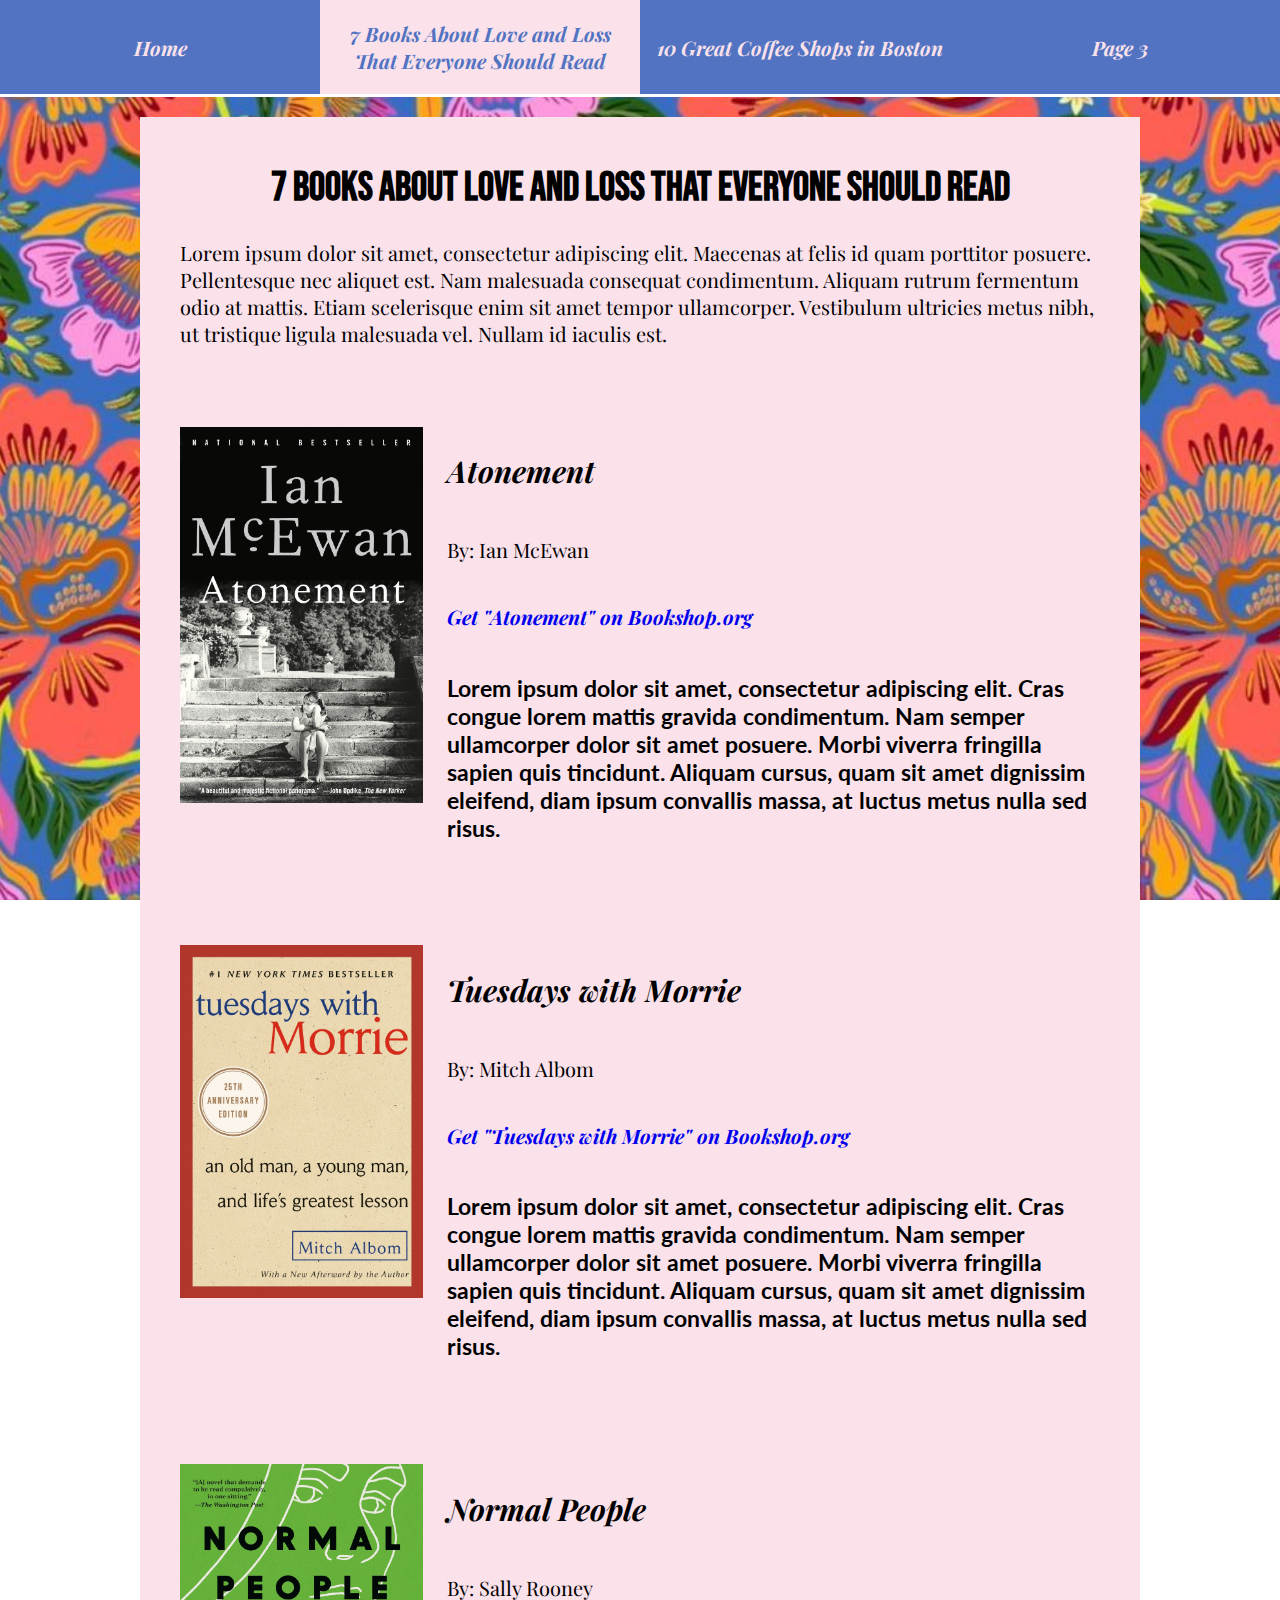
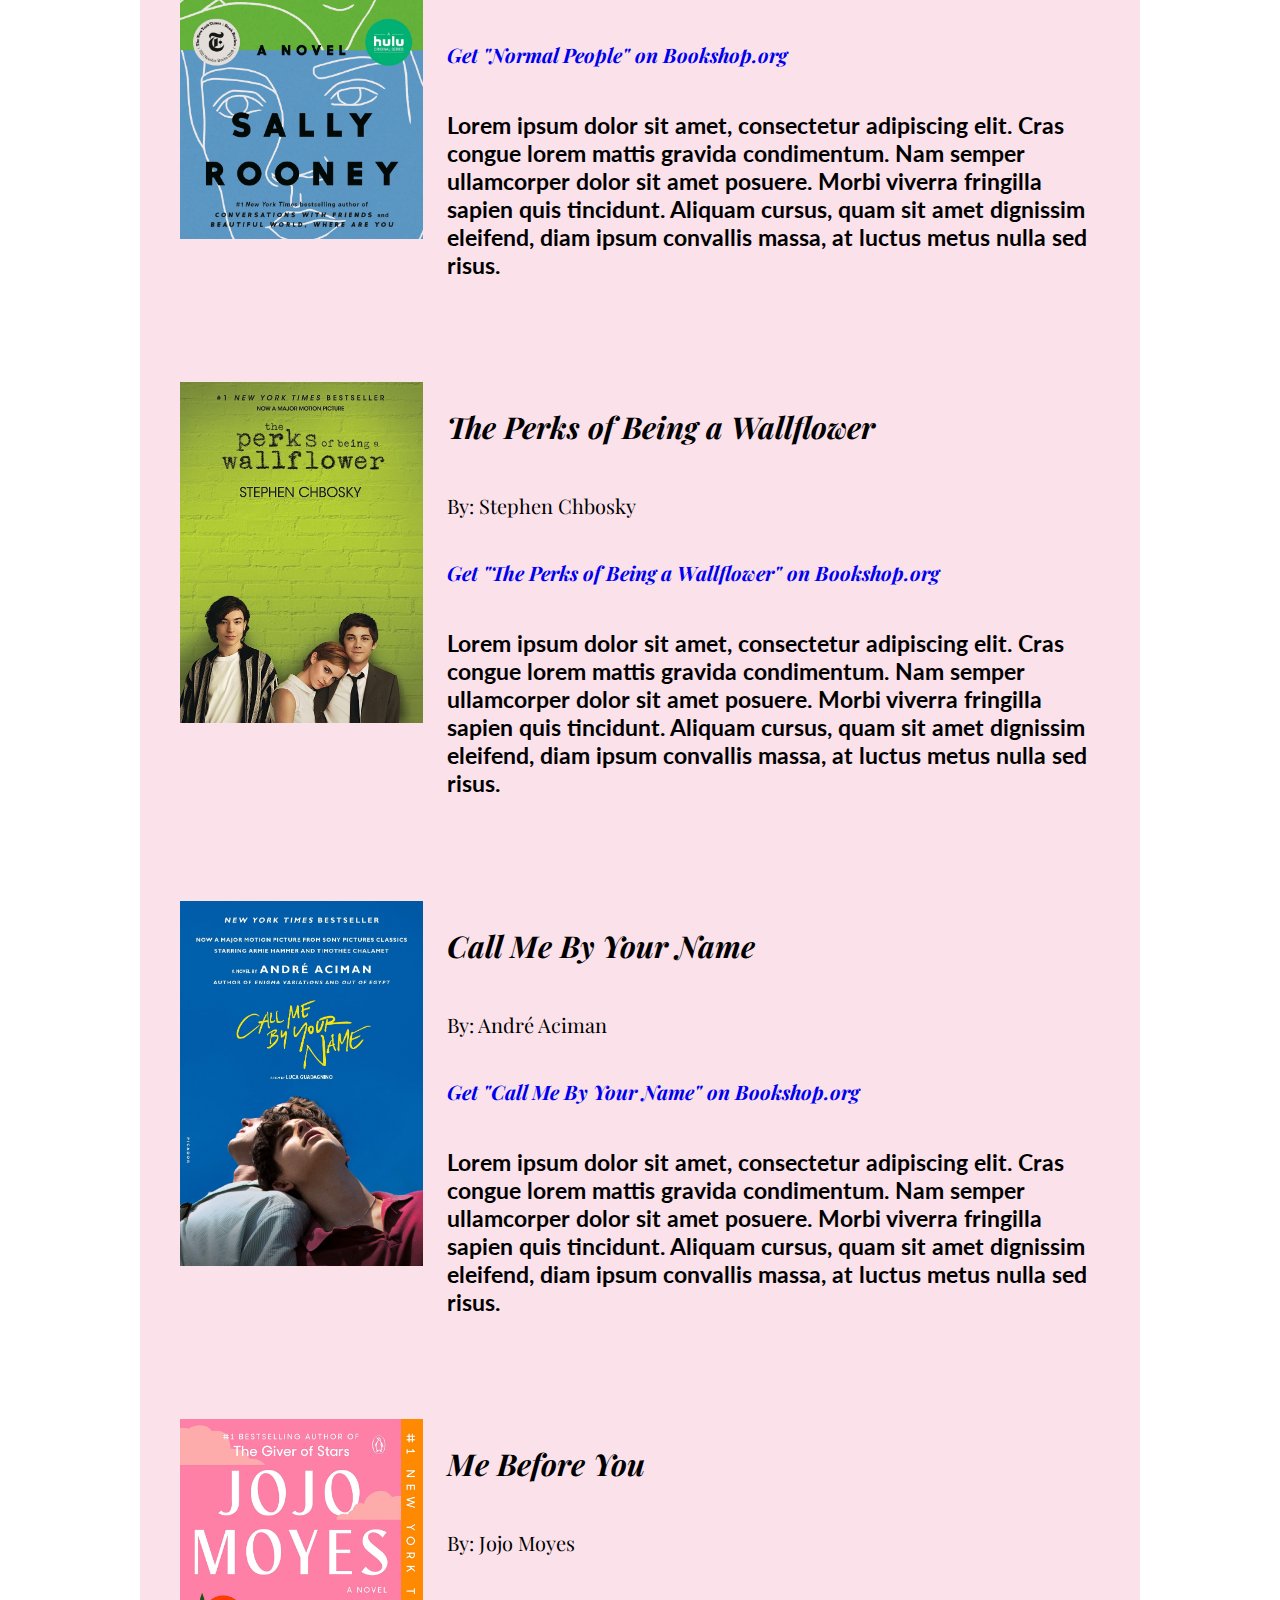
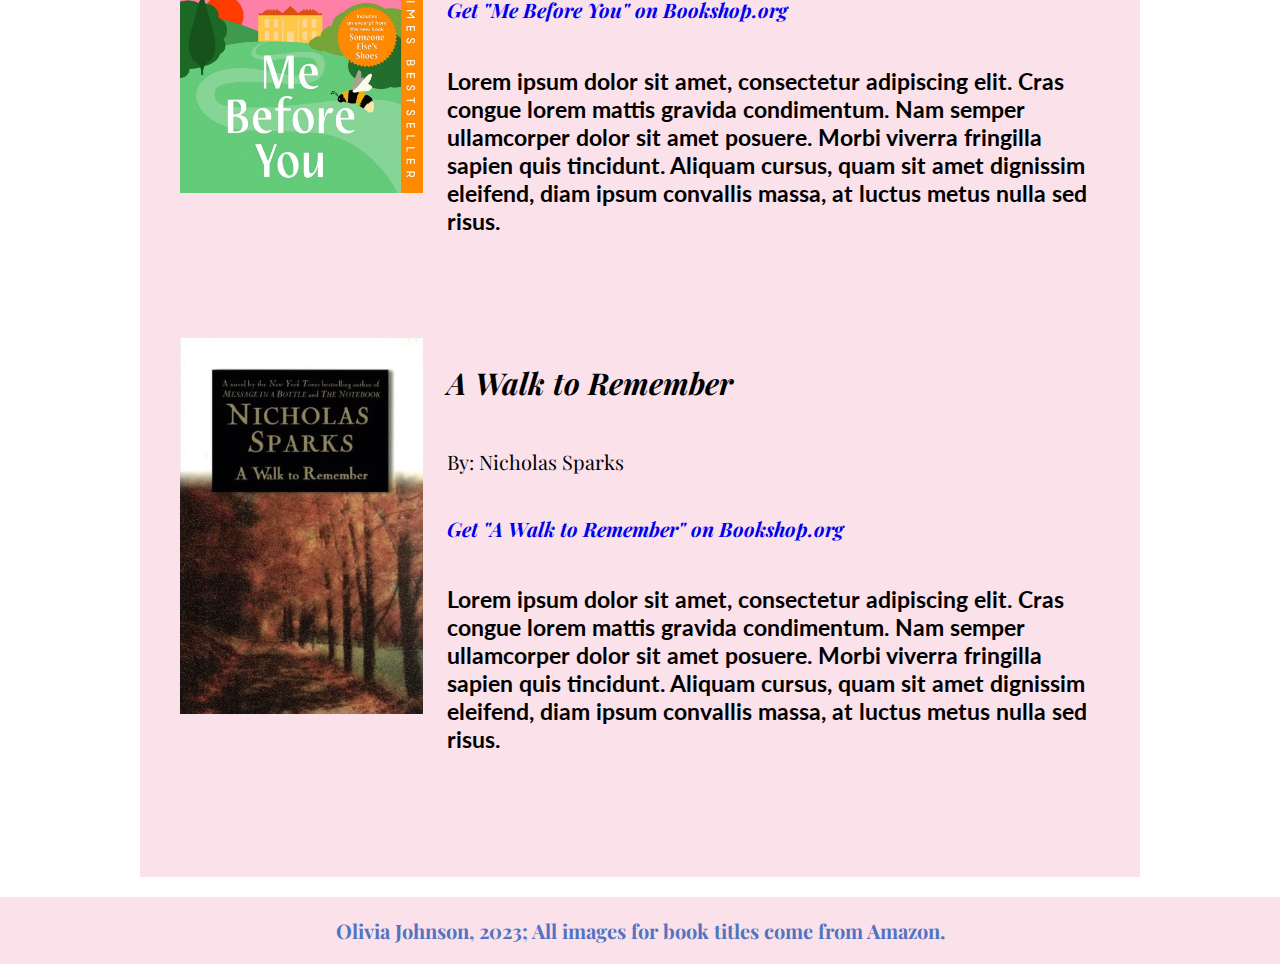
==== page1.html @ 891f3909 "Update page1.html" ====
<!DOCTYPE html>
<html lang="en" dir="ltr">
  <head>
    <meta charset="utf-8">
    <title>7 Books About Love and Loss That Everyone Should Read</title>

    <link rel="preconnect" href="https://fonts.googleapis.com">
<link rel="preconnect" href="https://fonts.gstatic.com" crossorigin>
<link href="https://fonts.googleapis.com/css2?family=Bebas+Neue&family=Lato:wght@100&family=Playfair+Display:wght@600&display=swap" rel="stylesheet">

    <link rel="stylesheet" href="my-styles.css">
  </head>

  <body class="media-list">
    <a class="skip-link" href="#content">Skip to content</a>
    <nav>
      <ul>
        <li><a href="index.html">Home</a></li>
        <li><a class="active" href="page1.html">7 Books About Love and Loss That Everyone Should Read</a></li>
        <li><a href="page2.html">10 Great Coffee Shops in Boston</a></li>
        <li><a href="page3.html">Page 3</a></li>
      </ul>
    </nav>

    <main id="content">
      <h1 style="text-align:center;">7 Books About Love and Loss That Everyone Should Read</h1>
      <p>Lorem ipsum dolor sit amet, consectetur adipiscing elit. Maecenas at felis id quam porttitor posuere. Pellentesque nec aliquet est. Nam malesuada consequat condimentum. Aliquam rutrum fermentum odio at mattis. Etiam scelerisque enim sit amet tempor ullamcorper. Vestibulum ultricies metus nibh, ut tristique ligula malesuada vel. Nullam id iaculis est.</p>
      <section class="media-holder">
        <div class="image-holder">
         <img src="img/atonement.jpg" alt="Book cover of Atonement by Ian McEwan">
        </div>
        <div class="text-holder">
          <h2>Atonement</h2>
          <p>By: Ian McEwan</p>
          <p><a href="https://bookshop.org/p/books/atonement-ian-mcewan/8515977?ean=9780385721790">Get "Atonement" on Bookshop.org</a></p>
          <h3>Lorem ipsum dolor sit amet, consectetur adipiscing elit. Cras congue lorem mattis gravida condimentum. Nam semper ullamcorper dolor sit amet posuere. Morbi viverra fringilla sapien quis tincidunt. Aliquam cursus, quam sit amet dignissim eleifend, diam ipsum convallis massa, at luctus metus nulla sed risus.</h3>
        </div>
      </section>

      <section class="media-holder">
        <div class="image-holder">
          <img src="img/tuesdays-with-morrie.jpg" alt="Book cover of Tuesdays with Morrie by Mitch Albom">
        </div>
        <div class="text-holder">
          <h2>Tuesdays with Morrie</h2>
          <p>By: Mitch Albom</p>
          <p><a href="https://bookshop.org/p/books/tuesdays-with-morrie-an-old-man-a-young-man-and-life-s-greatest-lesson-mitch-albom/285074?ean=9780767905923">Get "Tuesdays with Morrie" on Bookshop.org</a></p>
          <h3>Lorem ipsum dolor sit amet, consectetur adipiscing elit. Cras congue lorem mattis gravida condimentum. Nam semper ullamcorper dolor sit amet posuere. Morbi viverra fringilla sapien quis tincidunt. Aliquam cursus, quam sit amet dignissim eleifend, diam ipsum convallis massa, at luctus metus nulla sed risus.</h3>
        </div>
      </section>

      <section class="media-holder">
        <div class="image-holder">
        <img src="img/normal-people.jpg" alt="Book cover of Normal People by Sally Rooney">
        </div>
        <div class="text-holder">
          <h2>Normal People</h2>
          <p>By: Sally Rooney</p>
          <p><a href="https://bookshop.org/p/books/normal-people-sally-rooney/9574679?ean=9781984822185">Get "Normal People" on Bookshop.org</a></p>
          <h3>Lorem ipsum dolor sit amet, consectetur adipiscing elit. Cras congue lorem mattis gravida condimentum. Nam semper ullamcorper dolor sit amet posuere. Morbi viverra fringilla sapien quis tincidunt. Aliquam cursus, quam sit amet dignissim eleifend, diam ipsum convallis massa, at luctus metus nulla sed risus.</h3>
        </div>
      </section>

      <section class="media-holder">
        <div class="image-holder">
          <img src="img/the-perks-of-being-a-wallflower.jpg" alt="Book cover of The Perks of Being a Wallflower by Stephen Chbosky">
        </div>
        <div class="text-holder">
          <h2>The Perks of Being a Wallflower</h2>
          <p>By: Stephen Chbosky</p>
          <p><a href="https://bookshop.org/p/books/the-perks-of-being-a-wallflower-stephen-chbosky/7061668?ean=9780671027346">Get "The Perks of Being a Wallflower" on Bookshop.org</a></p>
          <h3>Lorem ipsum dolor sit amet, consectetur adipiscing elit. Cras congue lorem mattis gravida condimentum. Nam semper ullamcorper dolor sit amet posuere. Morbi viverra fringilla sapien quis tincidunt. Aliquam cursus, quam sit amet dignissim eleifend, diam ipsum convallis massa, at luctus metus nulla sed risus.</h3>
        </div>
      </section>

      <section class="media-holder">
        <div class="image-holder">
          <img src="img/call-me-by-your-name.jpg" alt="Book cover of Call Me By Your Name by André Aciman">
        </div>
        <div class="text-holder">
          <h2>Call Me By Your Name</h2>
          <p>By: André Aciman</p>
          <p><a href="https://bookshop.org/p/books/call-me-by-your-name-andre-aciman/8982495?ean=9781250169440">Get "Call Me By Your Name" on Bookshop.org</a></p>
          <h3>Lorem ipsum dolor sit amet, consectetur adipiscing elit. Cras congue lorem mattis gravida condimentum. Nam semper ullamcorper dolor sit amet posuere. Morbi viverra fringilla sapien quis tincidunt. Aliquam cursus, quam sit amet dignissim eleifend, diam ipsum convallis massa, at luctus metus nulla sed risus.</h3>
        </div>
      </section>

      <section class="media-holder">
        <div class="image-holder">
          <img src="img/me-before-you.jpg" alt="Book cover of Me Before You by Jojo Moyes">
        </div>
        <div class="text-holder">
          <h2>Me Before You</h2>
          <p>By: Jojo Moyes</p>
          <p><a href="https://bookshop.org/p/books/me-before-you-jojo-moyes/586234?ean=9780143124542">Get "Me Before You" on Bookshop.org</a></p>
          <h3>Lorem ipsum dolor sit amet, consectetur adipiscing elit. Cras congue lorem mattis gravida condimentum. Nam semper ullamcorper dolor sit amet posuere. Morbi viverra fringilla sapien quis tincidunt. Aliquam cursus, quam sit amet dignissim eleifend, diam ipsum convallis massa, at luctus metus nulla sed risus.</h3>
        </div>
      </section>

      <section class="media-holder">
        <div class="image-holder">
          <img src="img/a-walk-to-remember.jpg" alt="Book cover of A Walk to Remember by Nicholas Sparks">
        </div>
        <div class="text-holder">
          <h2>A Walk to Remember</h2>
          <p>By: Nicholas Sparks</p>
          <p><a href="https://bookshop.org/p/books/a-walk-to-remember-nicholas-sparks/15285578?ean=9781538764701">Get "A Walk to Remember" on Bookshop.org</a></p>
          <h3>Lorem ipsum dolor sit amet, consectetur adipiscing elit. Cras congue lorem mattis gravida condimentum. Nam semper ullamcorper dolor sit amet posuere. Morbi viverra fringilla sapien quis tincidunt. Aliquam cursus, quam sit amet dignissim eleifend, diam ipsum convallis massa, at luctus metus nulla sed risus.</h3>
        </div>
      </section>


    </main>

    <footer>Olivia Johnson, 2023; All images for book titles come from Amazon.</footer>
  </body>
</html>
---- my-styles.css ----
/* font-family: 'Bebas Neue', cursive;
font-family: 'Lato', sans-serif;
font-family: 'Playfair Display', serif; */

.skip-link {
  position: absolute;
  width: 1px;
  height: 1px;
  padding: 0;
  margin: -1px;
  overflow: hidden;
  border: 0;
}

.skip-link:focus{
  width: unset;
  height: unset;
  position: relative;
  padding: unset;
  margin: unset;
  font-size: 2rem;
}

html {
font-size: 20px;
}
  
   
  /* Location of the image */ 
h1 { 
  font-family: 'Bebas Neue', cursive;
  color: 
  text-align: center;
}

body { 
     margin: 0px;
    font-family: 'Playfair Display', serif;
  background-image: url("img/floral.jpg");
    background-position: center, center; 
    background-repeat: no-repeat; 
    background-attachment: fixed; 
    background-size: cover; 
}

main {
  width: 90%;
  max-width: 1000px;
  background: #fae1ea;
  border-radius: 0px;
  padding: 1rem 2rem;
  box-sizing: border-box;
  margin: 1rem auto;
}

/*beginning updated nav and ul, ol*/
nav {
  color: #fae1ea;
  background-color: #5173c2;
  padding: 0;
  display: block;
  margin: 0;
  border-bottom: 3px solid #FFF;
}

ul, ol {
  list-style-type: none;
  padding-inline-start: 0px;
  margin-block-start: 0px;
  margin-block-end: 0px;
}

/*end of updated nav and ul, ol*/

nav a {
  color: #fae1ea;
}

a {
  font-weight: bold;
  font-style: italic;
  text-decoration: none;
}

h1 { 
  font-family: 'Bebas Neue', cursive;
  color: 
  text-align: center;
}
  
  
h2 {
  font-family: 'Playfair Display', serif;
  margin: 0
  font-weight: 700;
  font-style: italic;
}

h3 { 
  font-family: 'Lato', sans-serif;
}

li {
  list-style-type: none;
  font-style: italic;
}

nav li, nav li a {
  width: 100%;
  text-align: center;
  display: flex;
  justify-content: center;
  align-items: center;
}

.active {
  background-color: #fae1ea;
  color: #5173c2;
  padding: 1rem;
}

/*Footer section*/
footer {
  background: #fae1ea;
  color: #5173c2;
  width: 100%;
  margin: 0;
  padding: 1rem;
  box-sizing: border-box;
  text-align: center;
  font-weight: bold;
}

/*Media sections*/
.location-holder, .media-holder {
  width: 100%;
  margin: 4rem 0;
  display: flex;
  flex-direction: column;
  gap: 1.2rem;
  box-sizing: border-box;
}

.image-holder, .text-holder {
  width: 100%;
  padding: 0;
  margin: 0;
  display: flex;
  flex-direction: column;
  box-sizing: border-box;
}

.image-holder img {
  width: 100%;
  max-width: 250px;
  margin: 0 auto;
}

address {
  font-style: normal;
}

/*figure and .gallery-image styles*/

.gallery-image {
  margin-block-start: 0;
  margin-block-end: 0;
  margin-inline-start: 0;
  margin-inline-end: 0;
  margin: 4rem auto;
  width: 100%;
  max-width: 700px;
}

.gallery-image img {
  width: 100%;
}

.headshot {
    border: 2px solid #ddd;
  border-radius: 8px;
  padding: 10px;
  width: 300px;
}
.button_holder {
  display: flex;
  flex-direction: row;
  justify-content: space-between;
  margin-top: 1rem;
}

.hideThis {
  display: none;
}

button {
  background-color: #fae1ea;
  border: none;
  color: #5173c2;
  text-align: center;
  text-decoration: none;
  font-weight: bold;
  display: block;
  cursor: pointer;
  width: 100px;
  padding: 0.8rem 1rem;
  border-radius: 5px;
}

/*When the browser is at least 555px wide*/
@media (min-width: 555px) {

  .media-holder {
    flex-direction: row;
  }

  .image-holder {
    width: 30%;
  }

  .media-list .text-holder {
    width: 70%;
  }

  nav ul {
    display: flex;
    flex-direction: row;
    flex-wrap: wrap;
  }

  nav li {
    width: 50%;
  }

}

/*When the browser is at least 800px wide*/
@media (min-width: 800px) {

  .image-holder {
    width: 250px;
  }

  .media-list .text-holder {
    width: calc(100% - 250px);
  }

  nav li {
    width: 25%;
  }
}
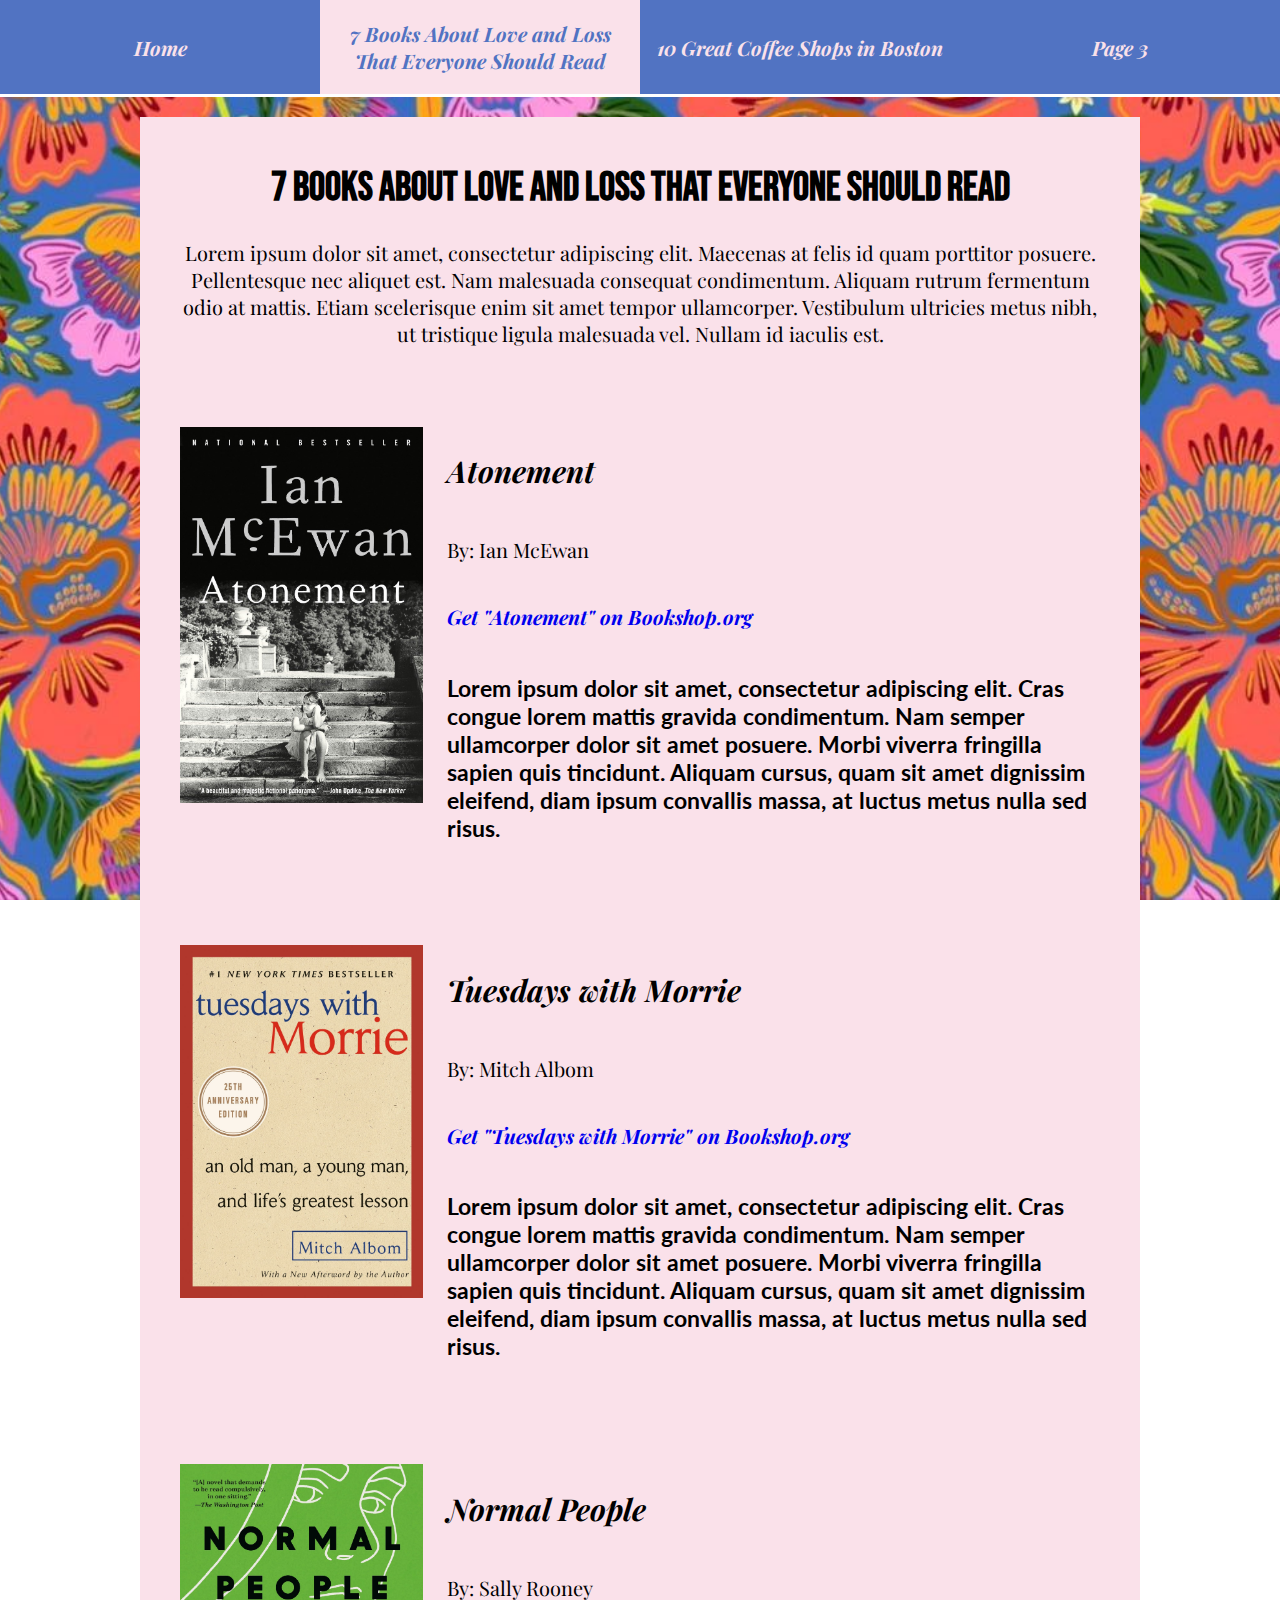
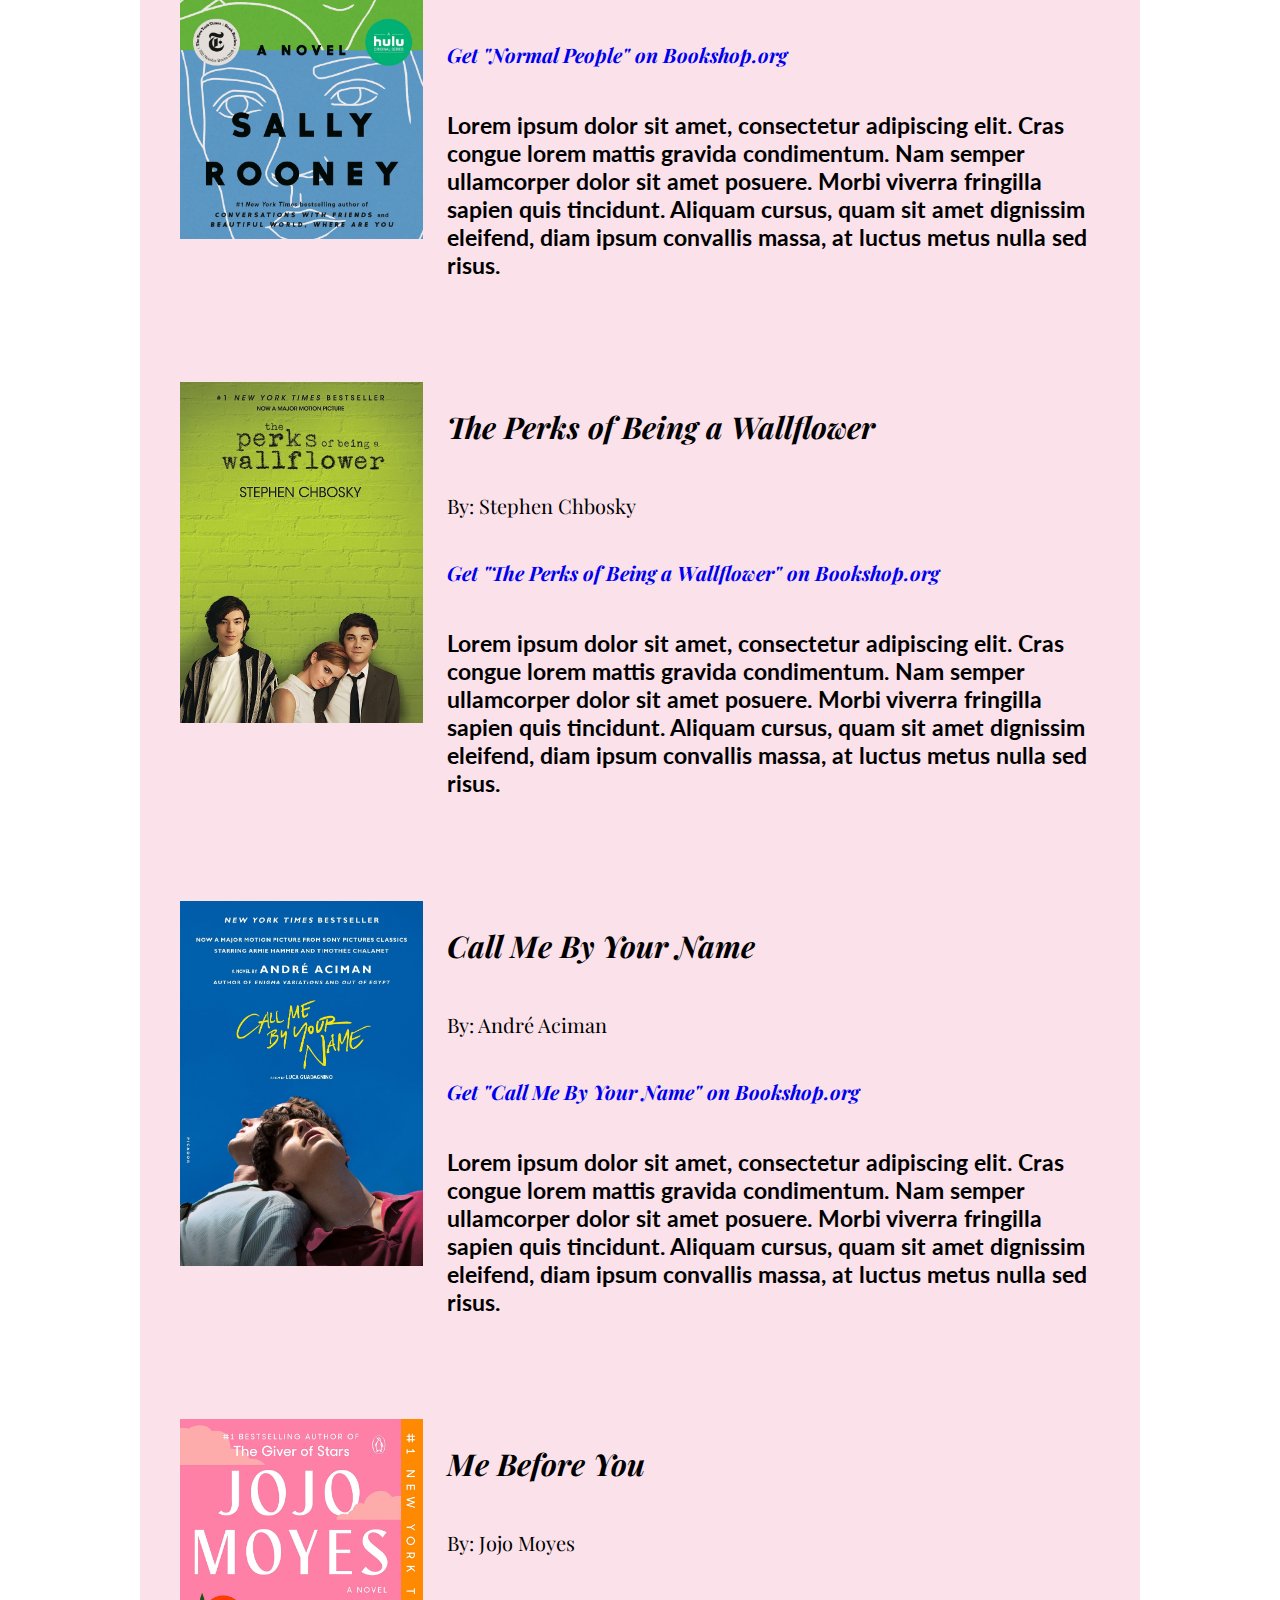
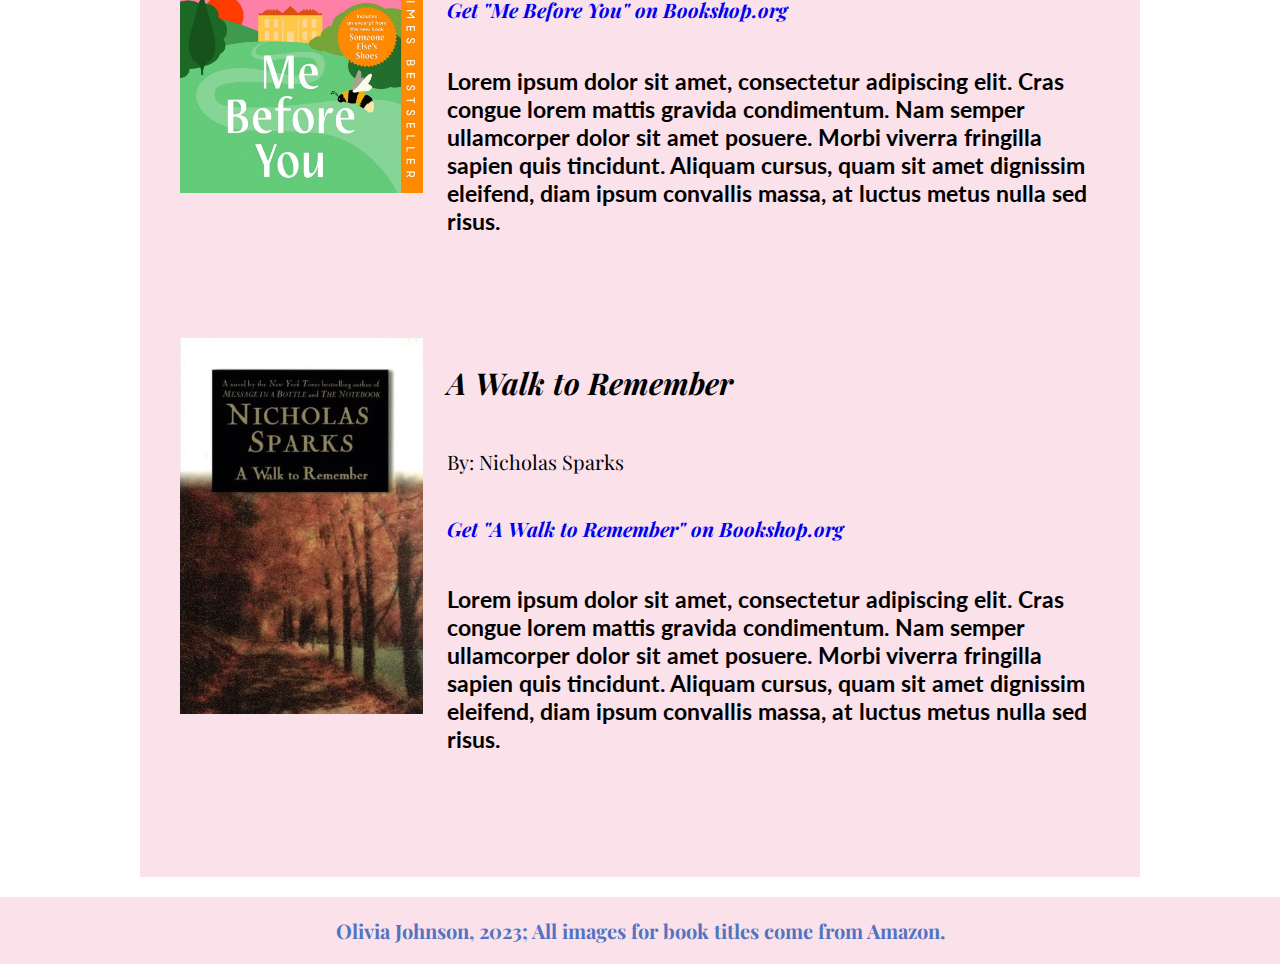
==== commit ec704150: "Update page1.html" ====
--- a/page1.html
+++ b/page1.html
@@ -24,7 +24,7 @@
 
     <main id="content">
       <h1 style="text-align:center;">7 Books About Love and Loss That Everyone Should Read</h1>
-      <p>Lorem ipsum dolor sit amet, consectetur adipiscing elit. Maecenas at felis id quam porttitor posuere. Pellentesque nec aliquet est. Nam malesuada consequat condimentum. Aliquam rutrum fermentum odio at mattis. Etiam scelerisque enim sit amet tempor ullamcorper. Vestibulum ultricies metus nibh, ut tristique ligula malesuada vel. Nullam id iaculis est.</p>
+      <p style="text-align:center;">Lorem ipsum dolor sit amet, consectetur adipiscing elit. Maecenas at felis id quam porttitor posuere. Pellentesque nec aliquet est. Nam malesuada consequat condimentum. Aliquam rutrum fermentum odio at mattis. Etiam scelerisque enim sit amet tempor ullamcorper. Vestibulum ultricies metus nibh, ut tristique ligula malesuada vel. Nullam id iaculis est.</p>
       <section class="media-holder">
         <div class="image-holder">
          <img src="img/atonement.jpg" alt="Book cover of Atonement by Ian McEwan">
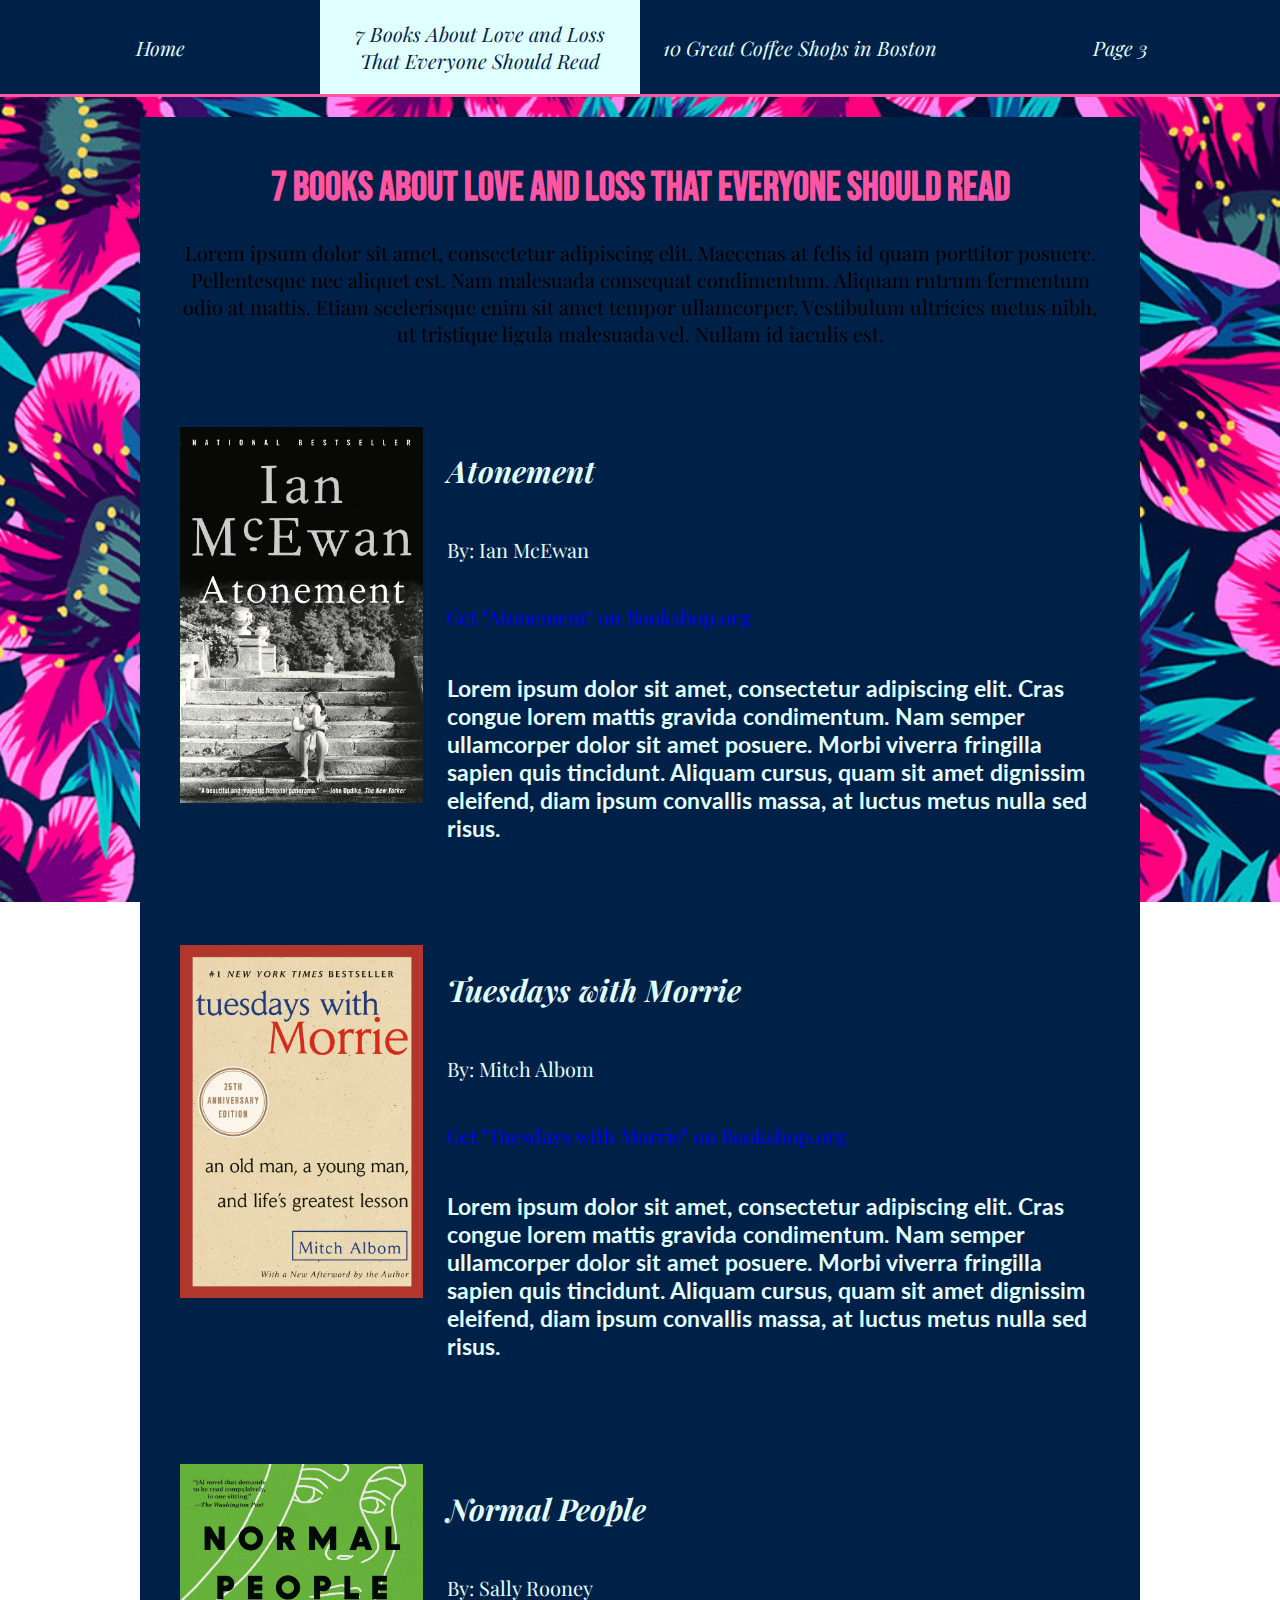
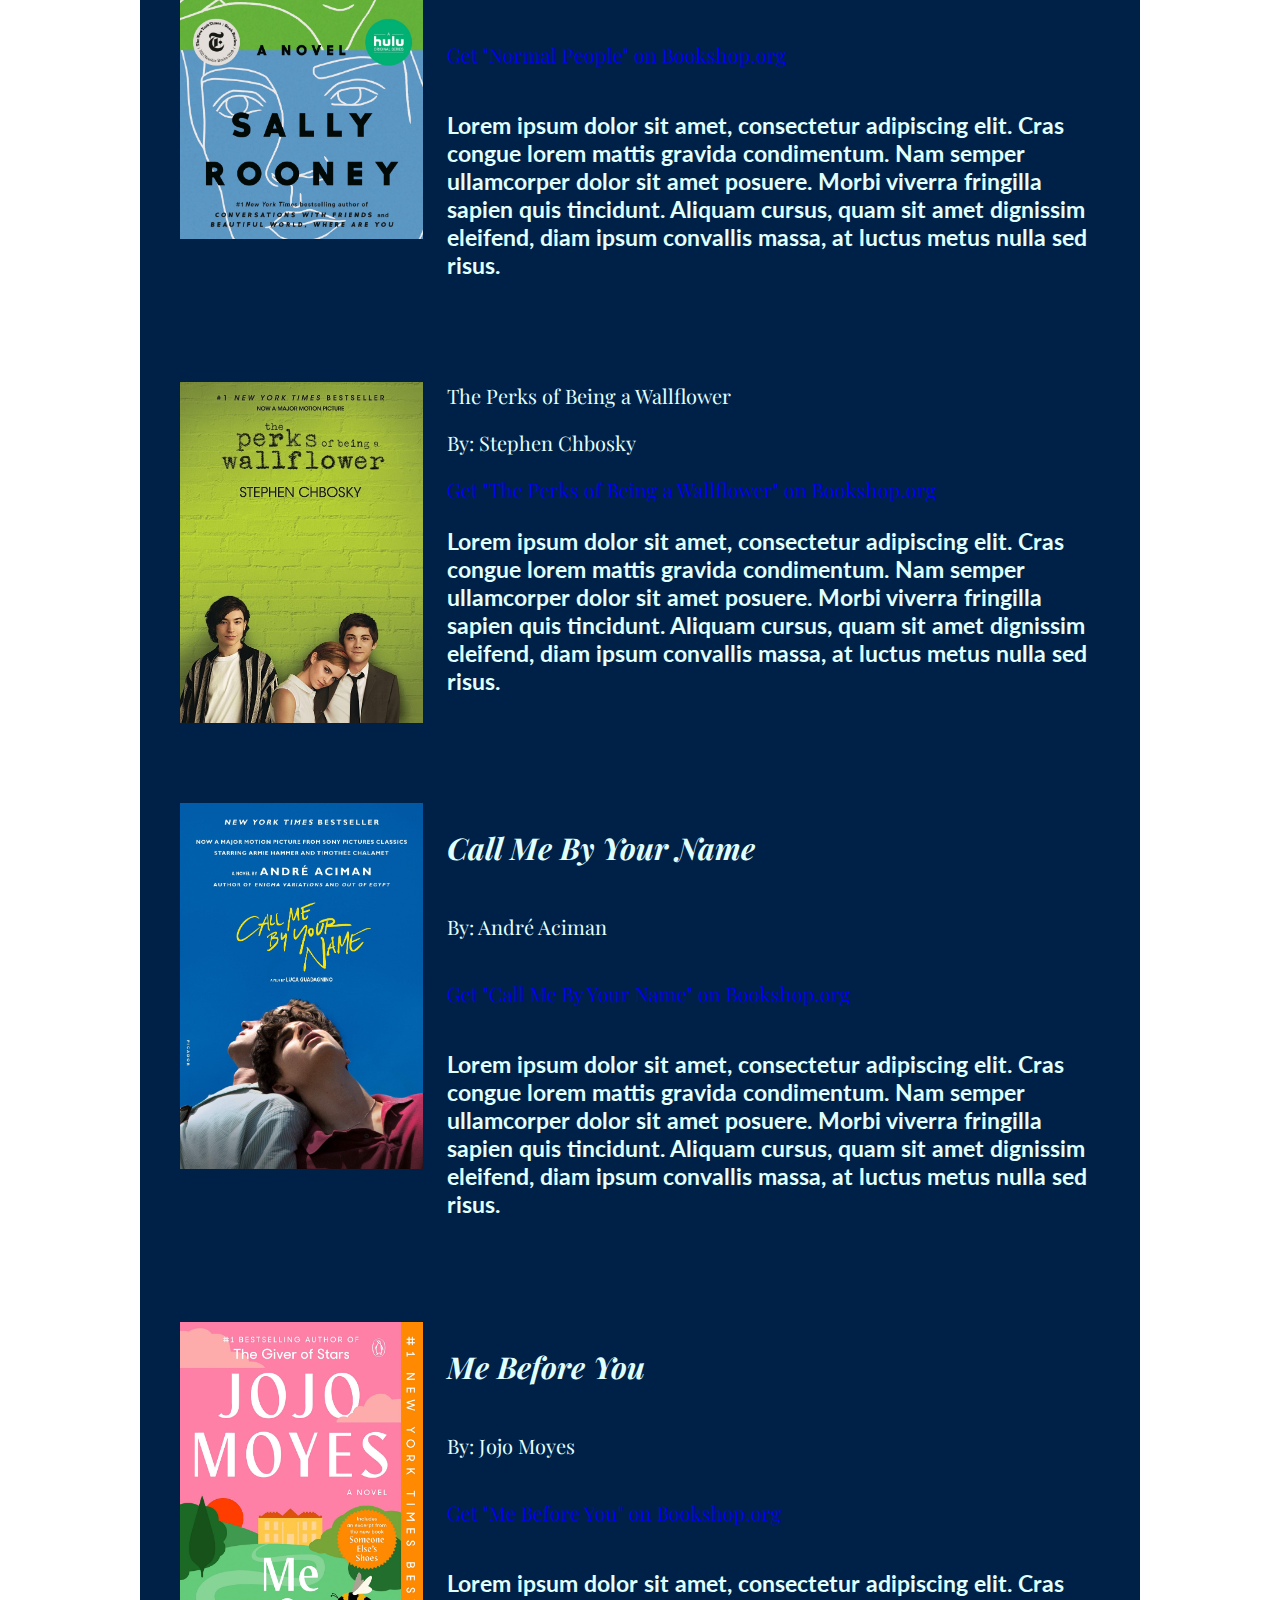
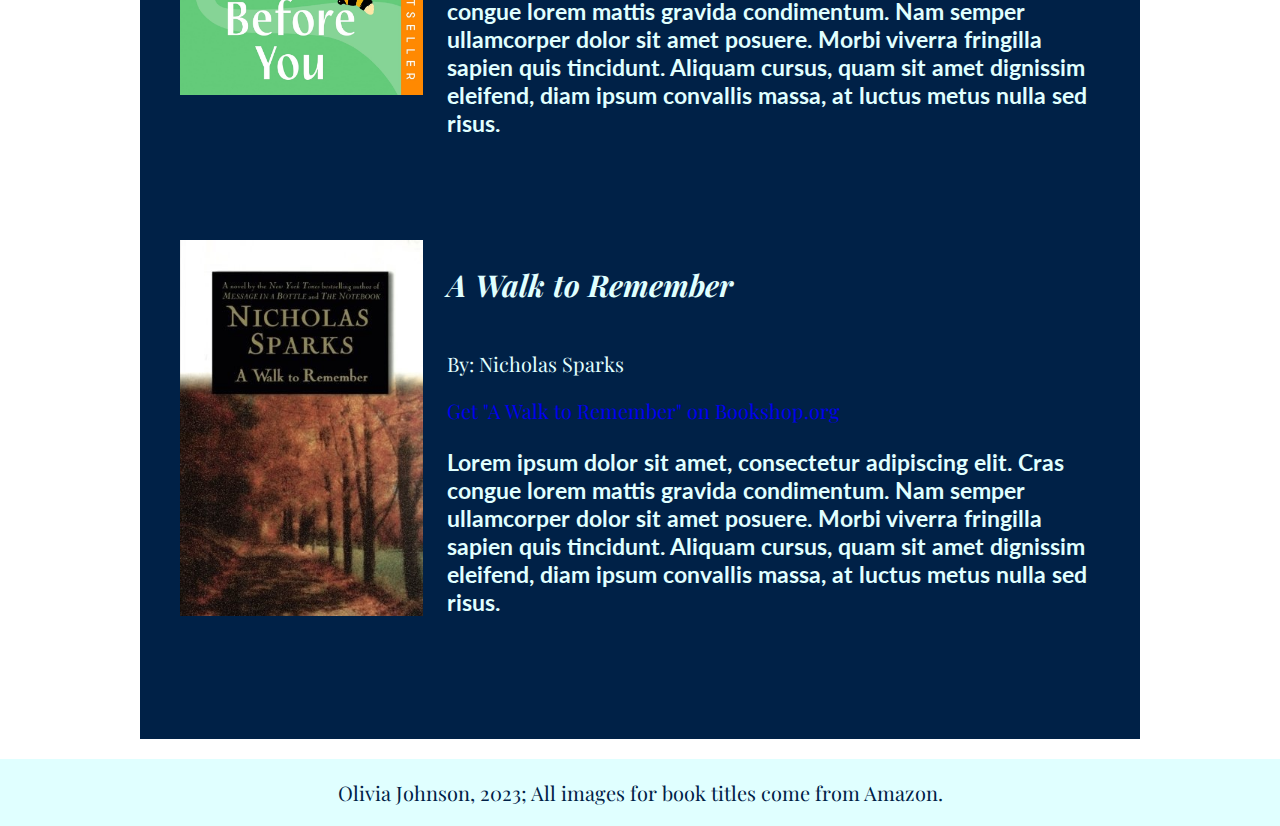
==== commit fbd79317: "Update page1.html" ====
--- a/page1.html
+++ b/page1.html
@@ -30,10 +30,10 @@
          <img src="img/atonement.jpg" alt="Book cover of Atonement by Ian McEwan">
         </div>
         <div class="text-holder">
-          <h2>Atonement</h2>
-          <p>By: Ian McEwan</p>
-          <p><a href="https://bookshop.org/p/books/atonement-ian-mcewan/8515977?ean=9780385721790">Get "Atonement" on Bookshop.org</a></p>
-          <h3>Lorem ipsum dolor sit amet, consectetur adipiscing elit. Cras congue lorem mattis gravida condimentum. Nam semper ullamcorper dolor sit amet posuere. Morbi viverra fringilla sapien quis tincidunt. Aliquam cursus, quam sit amet dignissim eleifend, diam ipsum convallis massa, at luctus metus nulla sed risus.</h3>
+          <h2 style="color:#e0ffff;">Atonement</h2>
+          <p style="color:#e0ffff;">By: Ian McEwan</p>
+          <p style="color:#e0ffff;"><a href="https://bookshop.org/p/books/atonement-ian-mcewan/8515977?ean=9780385721790">Get "Atonement" on Bookshop.org</a></p>
+          <h3 style="color:#e0ffff;">Lorem ipsum dolor sit amet, consectetur adipiscing elit. Cras congue lorem mattis gravida condimentum. Nam semper ullamcorper dolor sit amet posuere. Morbi viverra fringilla sapien quis tincidunt. Aliquam cursus, quam sit amet dignissim eleifend, diam ipsum convallis massa, at luctus metus nulla sed risus.</h3>
         </div>
       </section>
 
@@ -42,10 +42,10 @@
           <img src="img/tuesdays-with-morrie.jpg" alt="Book cover of Tuesdays with Morrie by Mitch Albom">
         </div>
         <div class="text-holder">
-          <h2>Tuesdays with Morrie</h2>
-          <p>By: Mitch Albom</p>
-          <p><a href="https://bookshop.org/p/books/tuesdays-with-morrie-an-old-man-a-young-man-and-life-s-greatest-lesson-mitch-albom/285074?ean=9780767905923">Get "Tuesdays with Morrie" on Bookshop.org</a></p>
-          <h3>Lorem ipsum dolor sit amet, consectetur adipiscing elit. Cras congue lorem mattis gravida condimentum. Nam semper ullamcorper dolor sit amet posuere. Morbi viverra fringilla sapien quis tincidunt. Aliquam cursus, quam sit amet dignissim eleifend, diam ipsum convallis massa, at luctus metus nulla sed risus.</h3>
+          <h2 style="color:#e0ffff;">Tuesdays with Morrie</h2>
+          <p style="color:#e0ffff;">By: Mitch Albom</p>
+          <p style="color:#e0ffff;"><a href="https://bookshop.org/p/books/tuesdays-with-morrie-an-old-man-a-young-man-and-life-s-greatest-lesson-mitch-albom/285074?ean=9780767905923">Get "Tuesdays with Morrie" on Bookshop.org</a></p>
+          <h3 style="color:#e0ffff;">Lorem ipsum dolor sit amet, consectetur adipiscing elit. Cras congue lorem mattis gravida condimentum. Nam semper ullamcorper dolor sit amet posuere. Morbi viverra fringilla sapien quis tincidunt. Aliquam cursus, quam sit amet dignissim eleifend, diam ipsum convallis massa, at luctus metus nulla sed risus.</h3>
         </div>
       </section>
 
@@ -54,10 +54,10 @@
         <img src="img/normal-people.jpg" alt="Book cover of Normal People by Sally Rooney">
         </div>
         <div class="text-holder">
-          <h2>Normal People</h2>
-          <p>By: Sally Rooney</p>
-          <p><a href="https://bookshop.org/p/books/normal-people-sally-rooney/9574679?ean=9781984822185">Get "Normal People" on Bookshop.org</a></p>
-          <h3>Lorem ipsum dolor sit amet, consectetur adipiscing elit. Cras congue lorem mattis gravida condimentum. Nam semper ullamcorper dolor sit amet posuere. Morbi viverra fringilla sapien quis tincidunt. Aliquam cursus, quam sit amet dignissim eleifend, diam ipsum convallis massa, at luctus metus nulla sed risus.</h3>
+          <h2 style="color:#e0ffff;">Normal People</h2>
+          <p style="color:#e0ffff;">By: Sally Rooney</p>
+          <p style="color:#e0ffff;"><a href="https://bookshop.org/p/books/normal-people-sally-rooney/9574679?ean=9781984822185">Get "Normal People" on Bookshop.org</a></p>
+          <h3 style="color:#e0ffff;">Lorem ipsum dolor sit amet, consectetur adipiscing elit. Cras congue lorem mattis gravida condimentum. Nam semper ullamcorper dolor sit amet posuere. Morbi viverra fringilla sapien quis tincidunt. Aliquam cursus, quam sit amet dignissim eleifend, diam ipsum convallis massa, at luctus metus nulla sed risus.</h3>
         </div>
       </section>
 
@@ -66,10 +66,10 @@
           <img src="img/the-perks-of-being-a-wallflower.jpg" alt="Book cover of The Perks of Being a Wallflower by Stephen Chbosky">
         </div>
         <div class="text-holder">
-          <h2>The Perks of Being a Wallflower</h2>
-          <p>By: Stephen Chbosky</p>
-          <p><a href="https://bookshop.org/p/books/the-perks-of-being-a-wallflower-stephen-chbosky/7061668?ean=9780671027346">Get "The Perks of Being a Wallflower" on Bookshop.org</a></p>
-          <h3>Lorem ipsum dolor sit amet, consectetur adipiscing elit. Cras congue lorem mattis gravida condimentum. Nam semper ullamcorper dolor sit amet posuere. Morbi viverra fringilla sapien quis tincidunt. Aliquam cursus, quam sit amet dignissim eleifend, diam ipsum convallis massa, at luctus metus nulla sed risus.</h3>
+          <h2. style="color:#e0ffff;">The Perks of Being a Wallflower</h2>
+          <p style="color:#e0ffff;">By: Stephen Chbosky</p>
+          <p style="color:#e0ffff;"><a href="https://bookshop.org/p/books/the-perks-of-being-a-wallflower-stephen-chbosky/7061668?ean=9780671027346">Get "The Perks of Being a Wallflower" on Bookshop.org</a></p>
+          <h3 style="color:#e0ffff;">Lorem ipsum dolor sit amet, consectetur adipiscing elit. Cras congue lorem mattis gravida condimentum. Nam semper ullamcorper dolor sit amet posuere. Morbi viverra fringilla sapien quis tincidunt. Aliquam cursus, quam sit amet dignissim eleifend, diam ipsum convallis massa, at luctus metus nulla sed risus.</h3>
         </div>
       </section>
 
@@ -78,10 +78,10 @@
           <img src="img/call-me-by-your-name.jpg" alt="Book cover of Call Me By Your Name by André Aciman">
         </div>
         <div class="text-holder">
-          <h2>Call Me By Your Name</h2>
-          <p>By: André Aciman</p>
-          <p><a href="https://bookshop.org/p/books/call-me-by-your-name-andre-aciman/8982495?ean=9781250169440">Get "Call Me By Your Name" on Bookshop.org</a></p>
-          <h3>Lorem ipsum dolor sit amet, consectetur adipiscing elit. Cras congue lorem mattis gravida condimentum. Nam semper ullamcorper dolor sit amet posuere. Morbi viverra fringilla sapien quis tincidunt. Aliquam cursus, quam sit amet dignissim eleifend, diam ipsum convallis massa, at luctus metus nulla sed risus.</h3>
+          <h2 style="color:#e0ffff;">Call Me By Your Name</h2>
+          <p style="color:#e0ffff;">By: André Aciman</p>
+          <p style="color:#e0ffff;"><a href="https://bookshop.org/p/books/call-me-by-your-name-andre-aciman/8982495?ean=9781250169440">Get "Call Me By Your Name" on Bookshop.org</a></p>
+          <h3 style="color:#e0ffff;">Lorem ipsum dolor sit amet, consectetur adipiscing elit. Cras congue lorem mattis gravida condimentum. Nam semper ullamcorper dolor sit amet posuere. Morbi viverra fringilla sapien quis tincidunt. Aliquam cursus, quam sit amet dignissim eleifend, diam ipsum convallis massa, at luctus metus nulla sed risus.</h3>
         </div>
       </section>
 
@@ -90,10 +90,10 @@
           <img src="img/me-before-you.jpg" alt="Book cover of Me Before You by Jojo Moyes">
         </div>
         <div class="text-holder">
-          <h2>Me Before You</h2>
-          <p>By: Jojo Moyes</p>
-          <p><a href="https://bookshop.org/p/books/me-before-you-jojo-moyes/586234?ean=9780143124542">Get "Me Before You" on Bookshop.org</a></p>
-          <h3>Lorem ipsum dolor sit amet, consectetur adipiscing elit. Cras congue lorem mattis gravida condimentum. Nam semper ullamcorper dolor sit amet posuere. Morbi viverra fringilla sapien quis tincidunt. Aliquam cursus, quam sit amet dignissim eleifend, diam ipsum convallis massa, at luctus metus nulla sed risus.</h3>
+          <h2 style="color:#e0ffff;">Me Before You</h2>
+          <p style="color:#e0ffff;">By: Jojo Moyes</p>
+          <p style="color:#e0ffff;"><a href="https://bookshop.org/p/books/me-before-you-jojo-moyes/586234?ean=9780143124542">Get "Me Before You" on Bookshop.org</a></p>
+          <h3 style="color:#e0ffff;">Lorem ipsum dolor sit amet, consectetur adipiscing elit. Cras congue lorem mattis gravida condimentum. Nam semper ullamcorper dolor sit amet posuere. Morbi viverra fringilla sapien quis tincidunt. Aliquam cursus, quam sit amet dignissim eleifend, diam ipsum convallis massa, at luctus metus nulla sed risus.</h3>
         </div>
       </section>
 
@@ -102,10 +102,10 @@
           <img src="img/a-walk-to-remember.jpg" alt="Book cover of A Walk to Remember by Nicholas Sparks">
         </div>
         <div class="text-holder">
-          <h2>A Walk to Remember</h2>
-          <p>By: Nicholas Sparks</p>
-          <p><a href="https://bookshop.org/p/books/a-walk-to-remember-nicholas-sparks/15285578?ean=9781538764701">Get "A Walk to Remember" on Bookshop.org</a></p>
-          <h3>Lorem ipsum dolor sit amet, consectetur adipiscing elit. Cras congue lorem mattis gravida condimentum. Nam semper ullamcorper dolor sit amet posuere. Morbi viverra fringilla sapien quis tincidunt. Aliquam cursus, quam sit amet dignissim eleifend, diam ipsum convallis massa, at luctus metus nulla sed risus.</h3>
+          <h2 style="color:#e0ffff;">A Walk to Remember</h2>
+          <p style="color:#e0ffff;">By: Nicholas Sparks</p>
+          <p. style="color:#e0ffff;"><a href="https://bookshop.org/p/books/a-walk-to-remember-nicholas-sparks/15285578?ean=9781538764701">Get "A Walk to Remember" on Bookshop.org</a></p>
+          <h3 style="color:#e0ffff;">Lorem ipsum dolor sit amet, consectetur adipiscing elit. Cras congue lorem mattis gravida condimentum. Nam semper ullamcorper dolor sit amet posuere. Morbi viverra fringilla sapien quis tincidunt. Aliquam cursus, quam sit amet dignissim eleifend, diam ipsum convallis massa, at luctus metus nulla sed risus.</h3>
         </div>
       </section>
 
--- a/my-styles.css
+++ b/my-styles.css
@@ -27,16 +27,11 @@
   
    
   /* Location of the image */ 
-h1 { 
-  font-family: 'Bebas Neue', cursive;
-  color: 
-  text-align: center;
-}
 
 body { 
      margin: 0px;
     font-family: 'Playfair Display', serif;
-  background-image: url("img/floral.jpg");
+  background-image: url("img/floral-pattern.jpg");
     background-position: center, center; 
     background-repeat: no-repeat; 
     background-attachment: fixed; 
@@ -46,7 +41,7 @@
 main {
   width: 90%;
   max-width: 1000px;
-  background: #fae1ea;
+  background: #002147;
   border-radius: 0px;
   padding: 1rem 2rem;
   box-sizing: border-box;
@@ -55,12 +50,12 @@
 
 /*beginning updated nav and ul, ol*/
 nav {
-  color: #fae1ea;
-  background-color: #5173c2;
+  color: #e0ffff;
+  background-color: #002147;
   padding: 0;
   display: block;
   margin: 0;
-  border-bottom: 3px solid #FFF;
+  border-bottom: 3px solid #ff55a3;
 }
 
 ul, ol {
@@ -68,24 +63,25 @@
   padding-inline-start: 0px;
   margin-block-start: 0px;
   margin-block-end: 0px;
+  color: #e0ffff;
 }
 
 /*end of updated nav and ul, ol*/
 
 nav a {
-  color: #fae1ea;
+  color: #e0ffff;
 }
 
 a {
-  font-weight: bold;
-  font-style: italic;
   text-decoration: none;
+  align-items: center;
 }
 
 h1 { 
   font-family: 'Bebas Neue', cursive;
-  color: 
-  text-align: center;
+  text-align: center;
+  align-items: center;
+  color: #ff55a3;
 }
   
   
@@ -94,15 +90,18 @@
   margin: 0
   font-weight: 700;
   font-style: italic;
+  color: #e0ffff;
 }
 
 h3 { 
   font-family: 'Lato', sans-serif;
+  color: #e0ffff;
 }
 
 li {
   list-style-type: none;
   font-style: italic;
+  color: #e0ffff;
 }
 
 nav li, nav li a {
@@ -114,21 +113,20 @@
 }
 
 .active {
-  background-color: #fae1ea;
-  color: #5173c2;
+  background-color: #e0ffff;
+  color: #002147;
   padding: 1rem;
 }
 
 /*Footer section*/
 footer {
-  background: #fae1ea;
-  color: #5173c2;
+  background: #e0ffff;
+  color: #002147;
   width: 100%;
   margin: 0;
   padding: 1rem;
   box-sizing: border-box;
   text-align: center;
-  font-weight: bold;
 }
 
 /*Media sections*/
@@ -139,6 +137,7 @@
   flex-direction: column;
   gap: 1.2rem;
   box-sizing: border-box;
+  color:#e0ffff;
 }
 
 .image-holder, .text-holder {
@@ -148,6 +147,7 @@
   display: flex;
   flex-direction: column;
   box-sizing: border-box;
+  color:#e0ffff;
 }
 
 .image-holder img {
@@ -181,12 +181,16 @@
   border-radius: 8px;
   padding: 10px;
   width: 300px;
-}
+align-items: center;
+}
+
 .button_holder {
   display: flex;
   flex-direction: row;
   justify-content: space-between;
   margin-top: 1rem;
+  border: none;
+    justify-content: center;
 }
 
 .hideThis {
@@ -194,9 +198,9 @@
 }
 
 button {
-  background-color: #fae1ea;
+  background-color: #e0ffff;
   border: none;
-  color: #5173c2;
+  color: #002147;
   text-align: center;
   text-decoration: none;
   font-weight: bold;
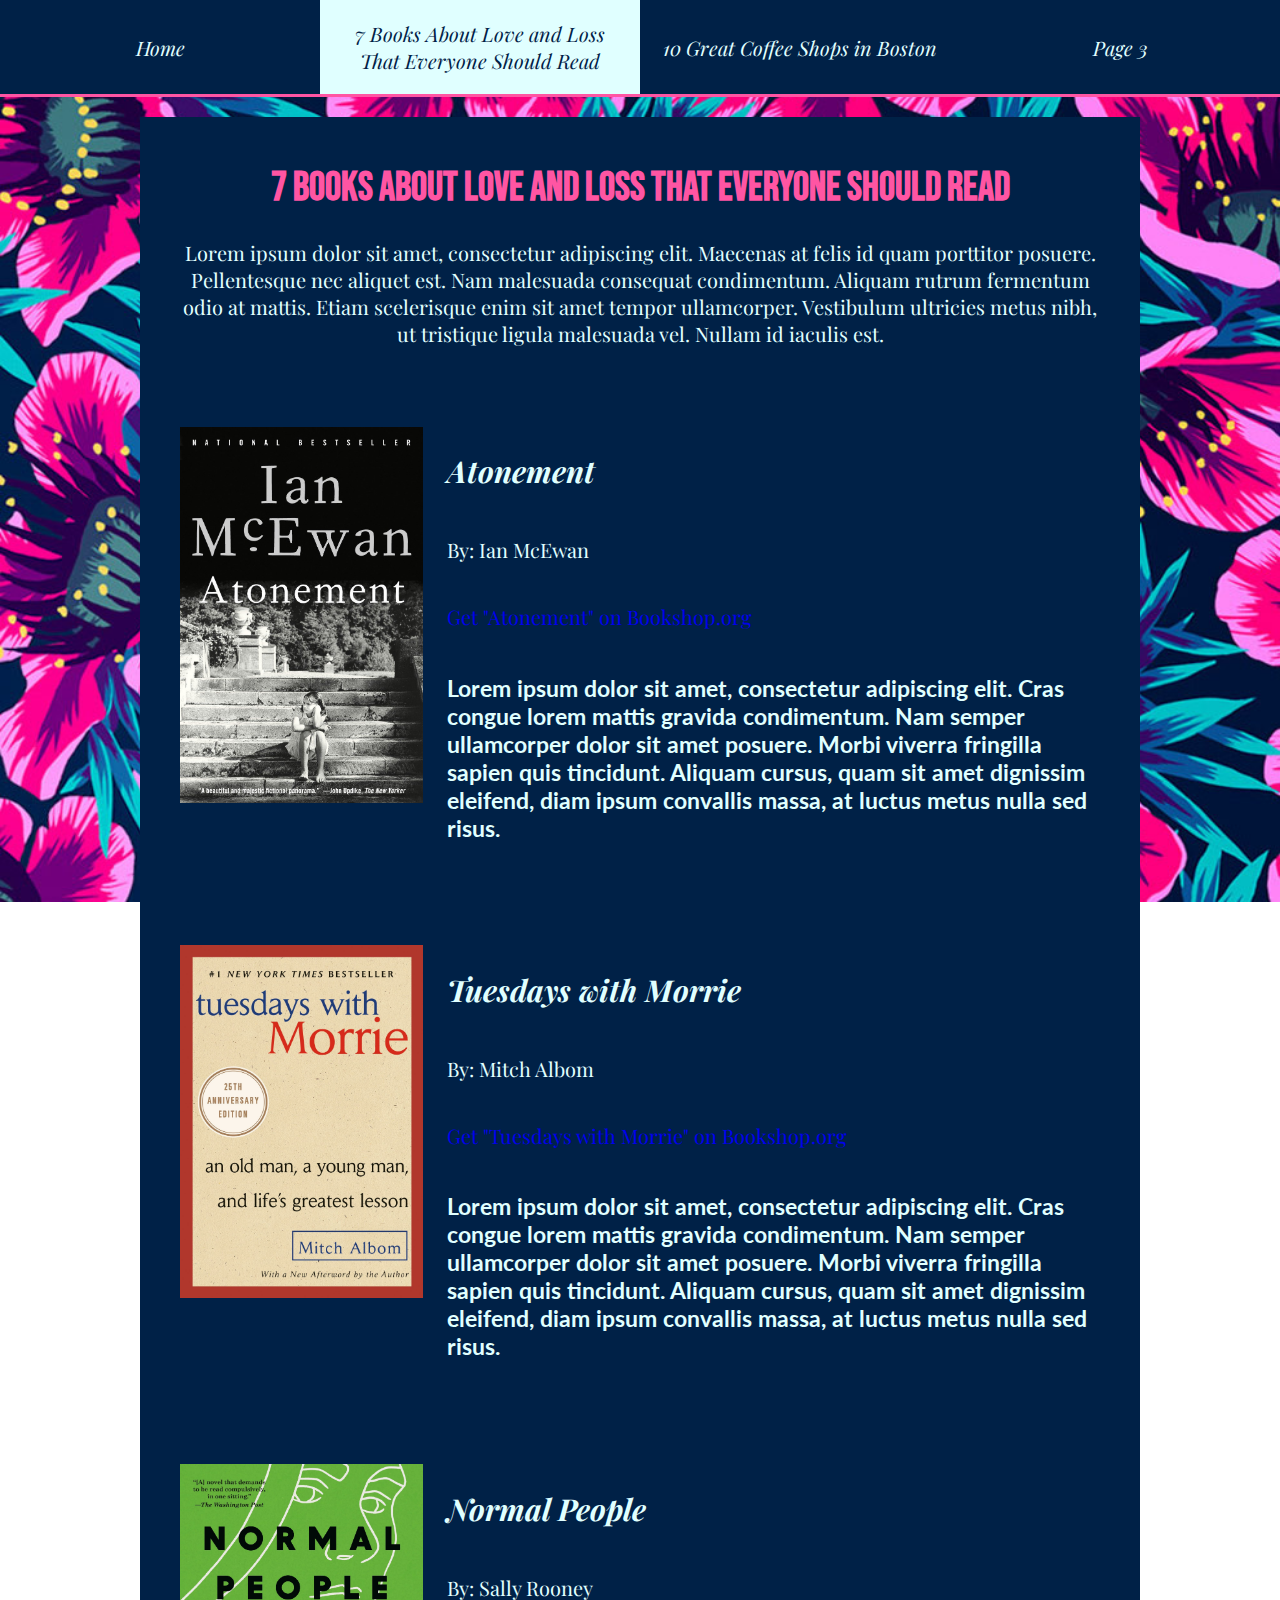
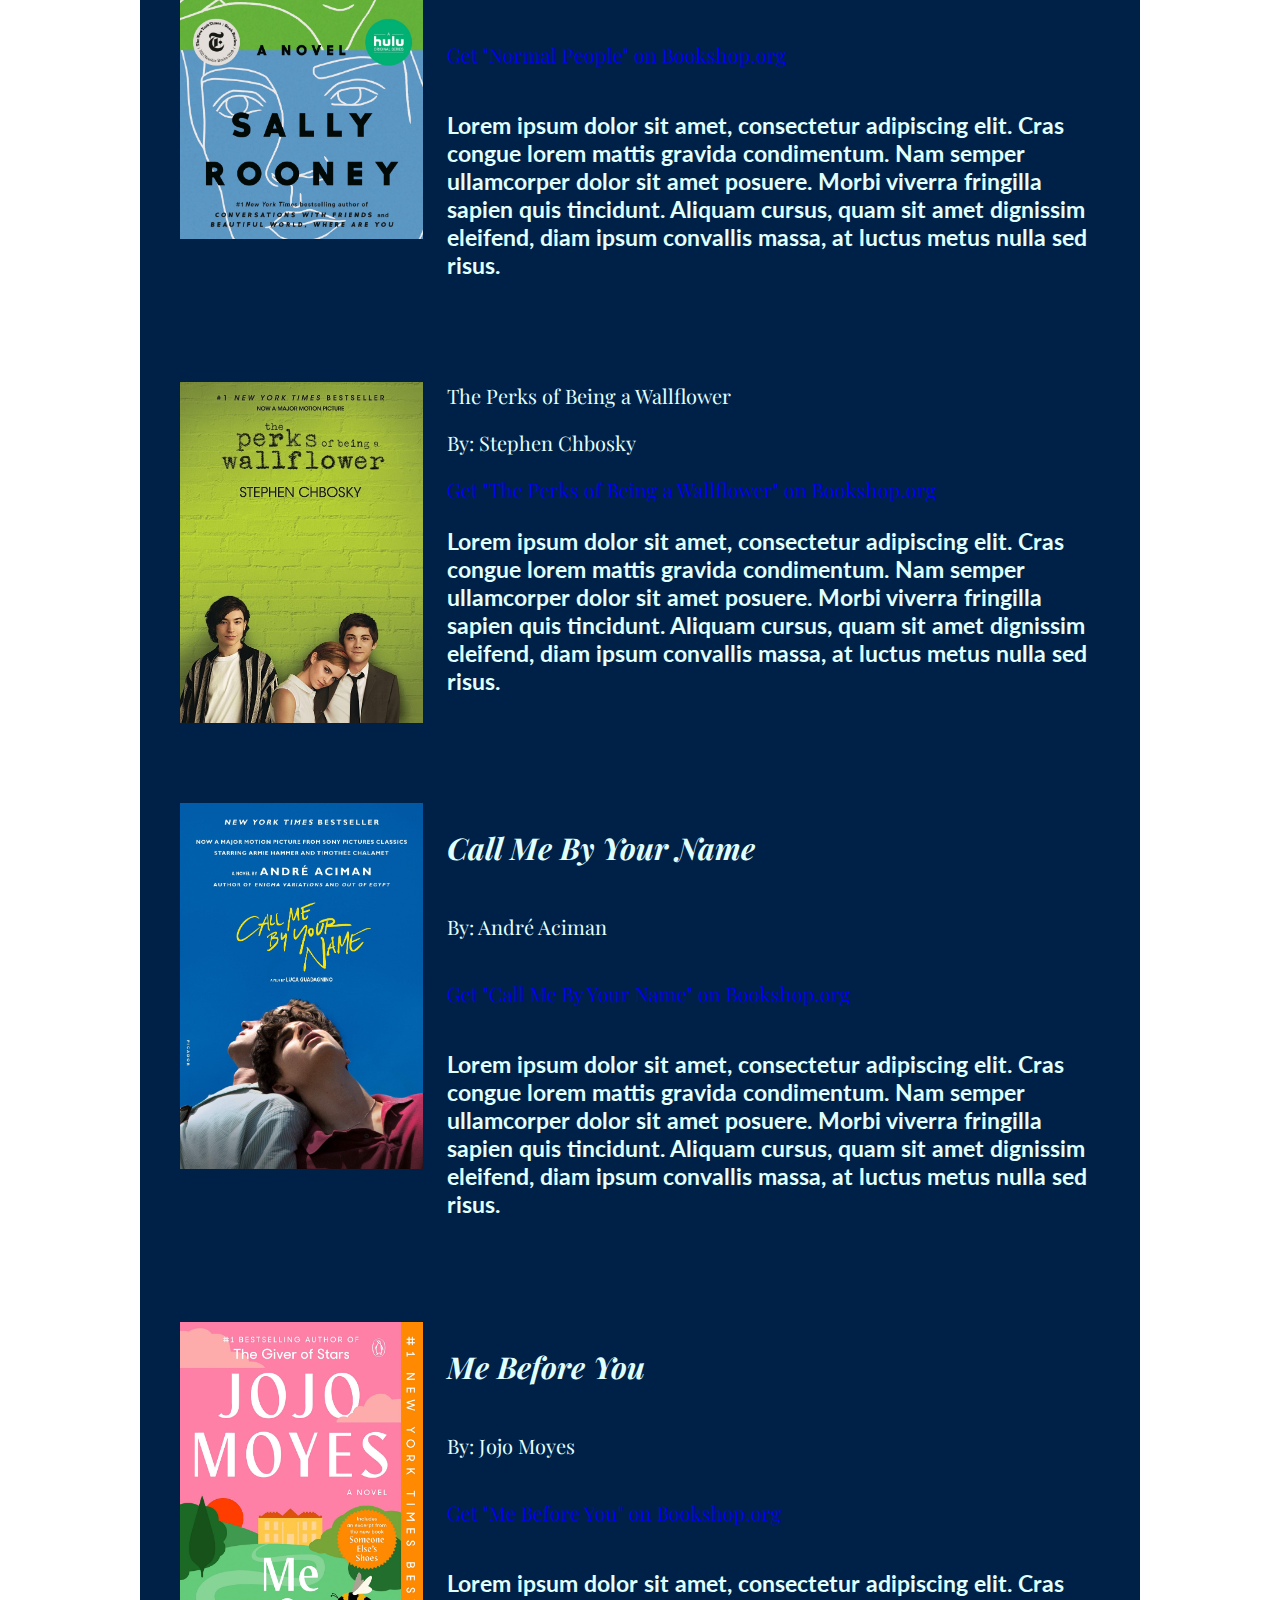
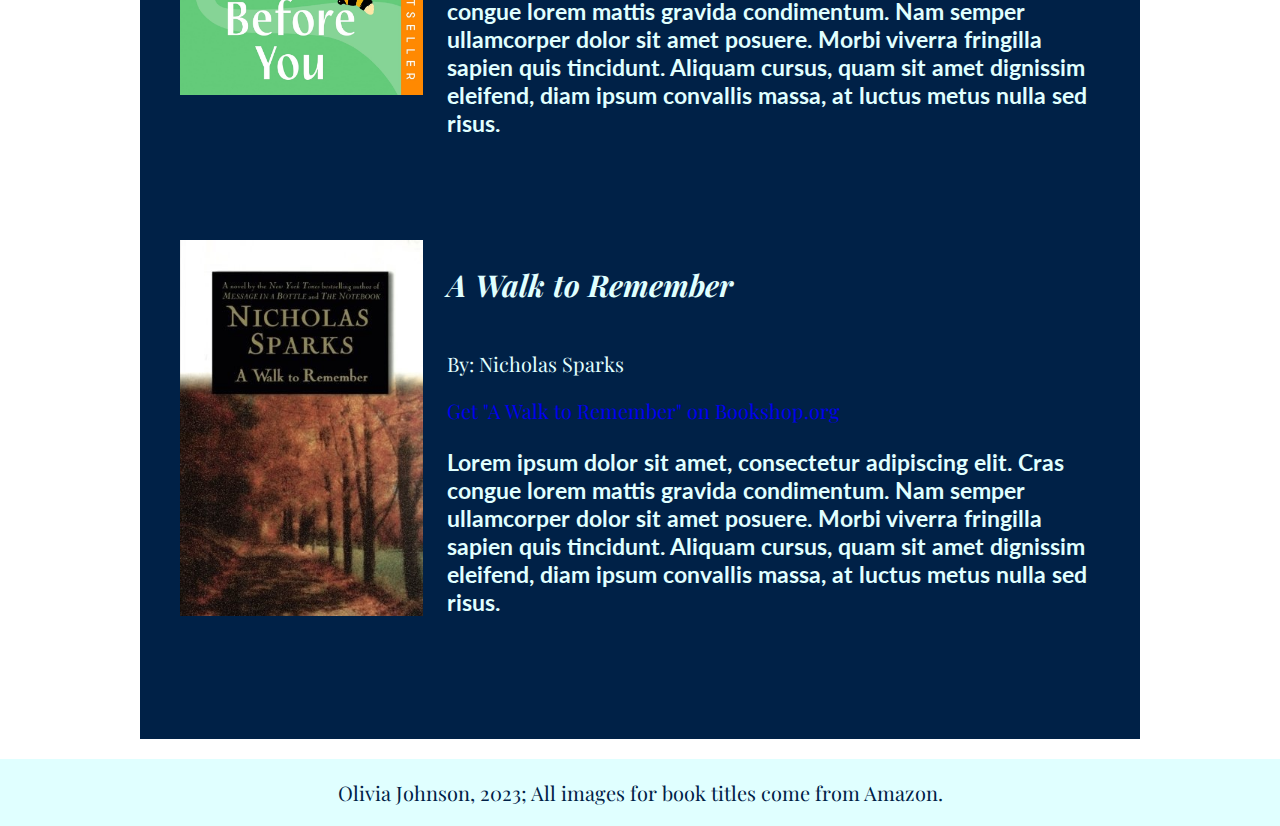
==== commit 8564a50b: "Update page1.html" ====
--- a/page1.html
+++ b/page1.html
@@ -24,7 +24,7 @@
 
     <main id="content">
       <h1 style="text-align:center;">7 Books About Love and Loss That Everyone Should Read</h1>
-      <p style="text-align:center;">Lorem ipsum dolor sit amet, consectetur adipiscing elit. Maecenas at felis id quam porttitor posuere. Pellentesque nec aliquet est. Nam malesuada consequat condimentum. Aliquam rutrum fermentum odio at mattis. Etiam scelerisque enim sit amet tempor ullamcorper. Vestibulum ultricies metus nibh, ut tristique ligula malesuada vel. Nullam id iaculis est.</p>
+      <p style="text-align:center;color:#e0ffff;">Lorem ipsum dolor sit amet, consectetur adipiscing elit. Maecenas at felis id quam porttitor posuere. Pellentesque nec aliquet est. Nam malesuada consequat condimentum. Aliquam rutrum fermentum odio at mattis. Etiam scelerisque enim sit amet tempor ullamcorper. Vestibulum ultricies metus nibh, ut tristique ligula malesuada vel. Nullam id iaculis est.</p>
       <section class="media-holder">
         <div class="image-holder">
          <img src="img/atonement.jpg" alt="Book cover of Atonement by Ian McEwan">
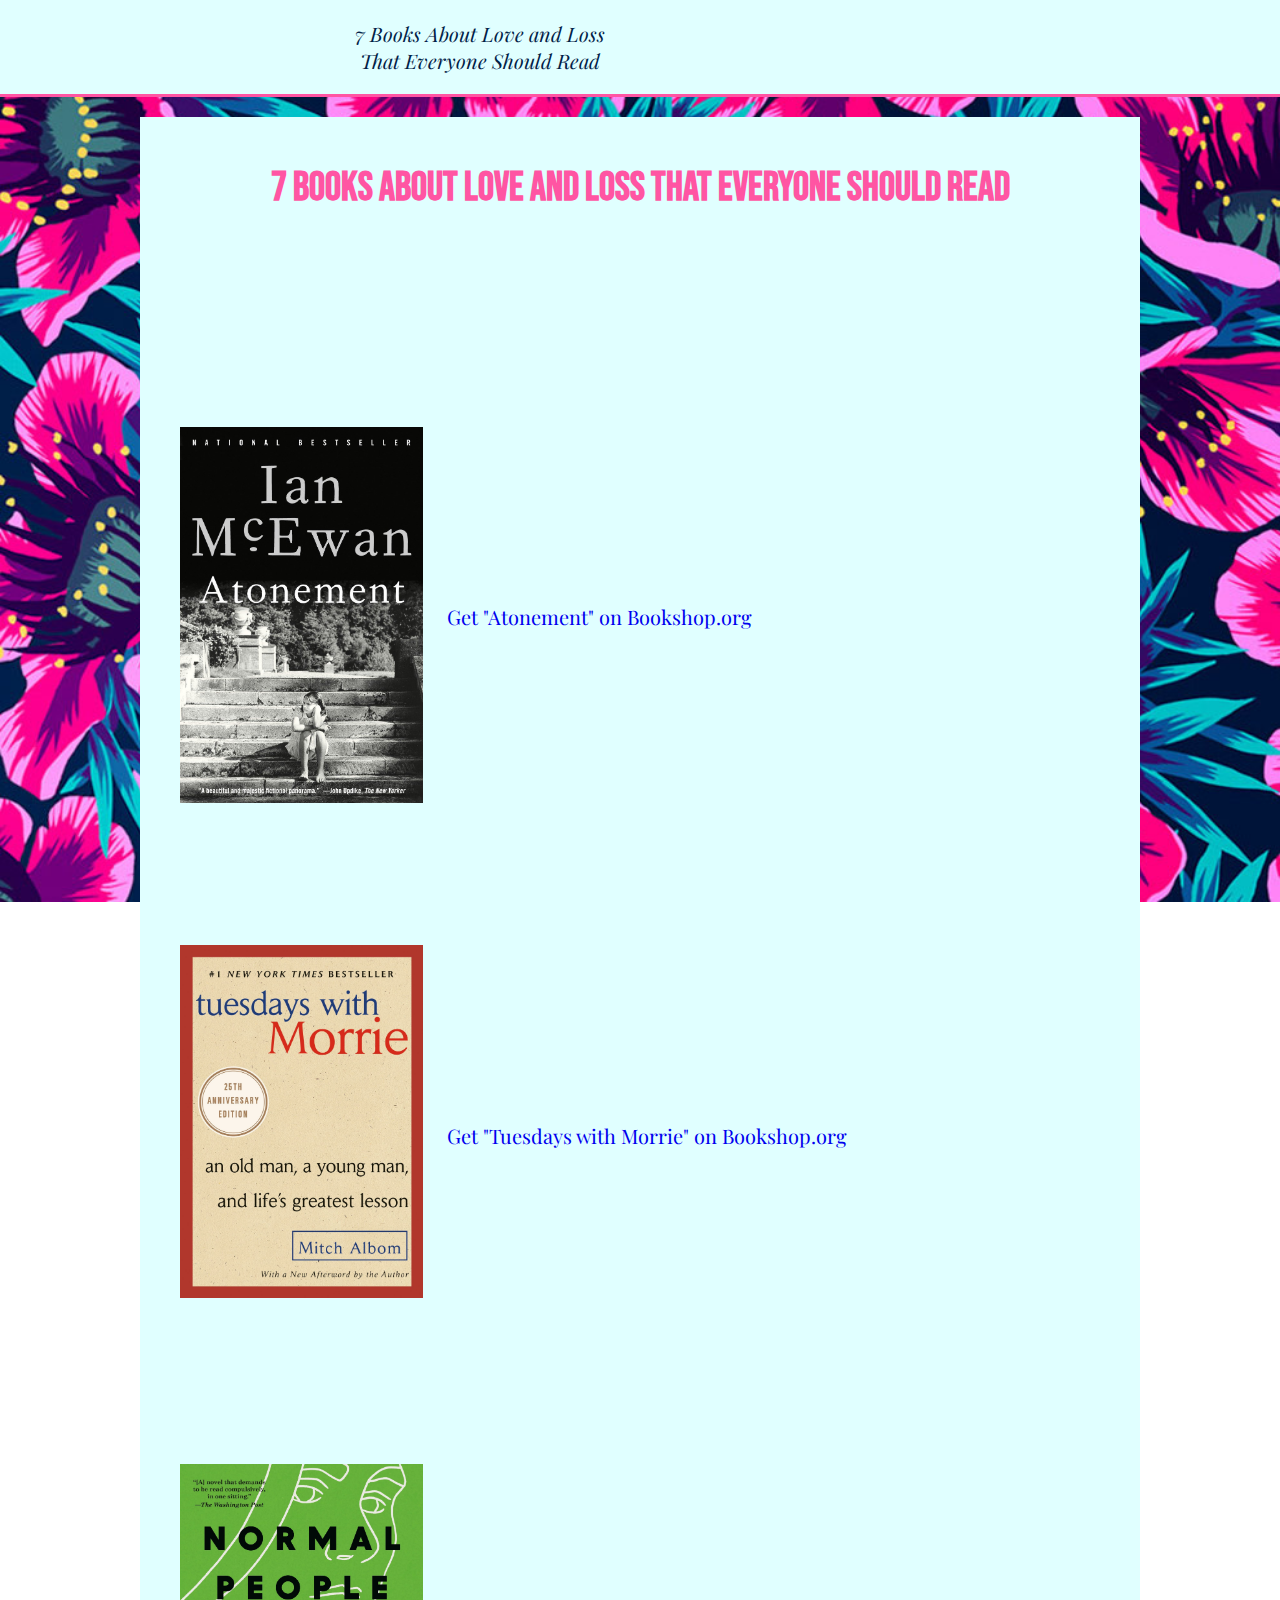
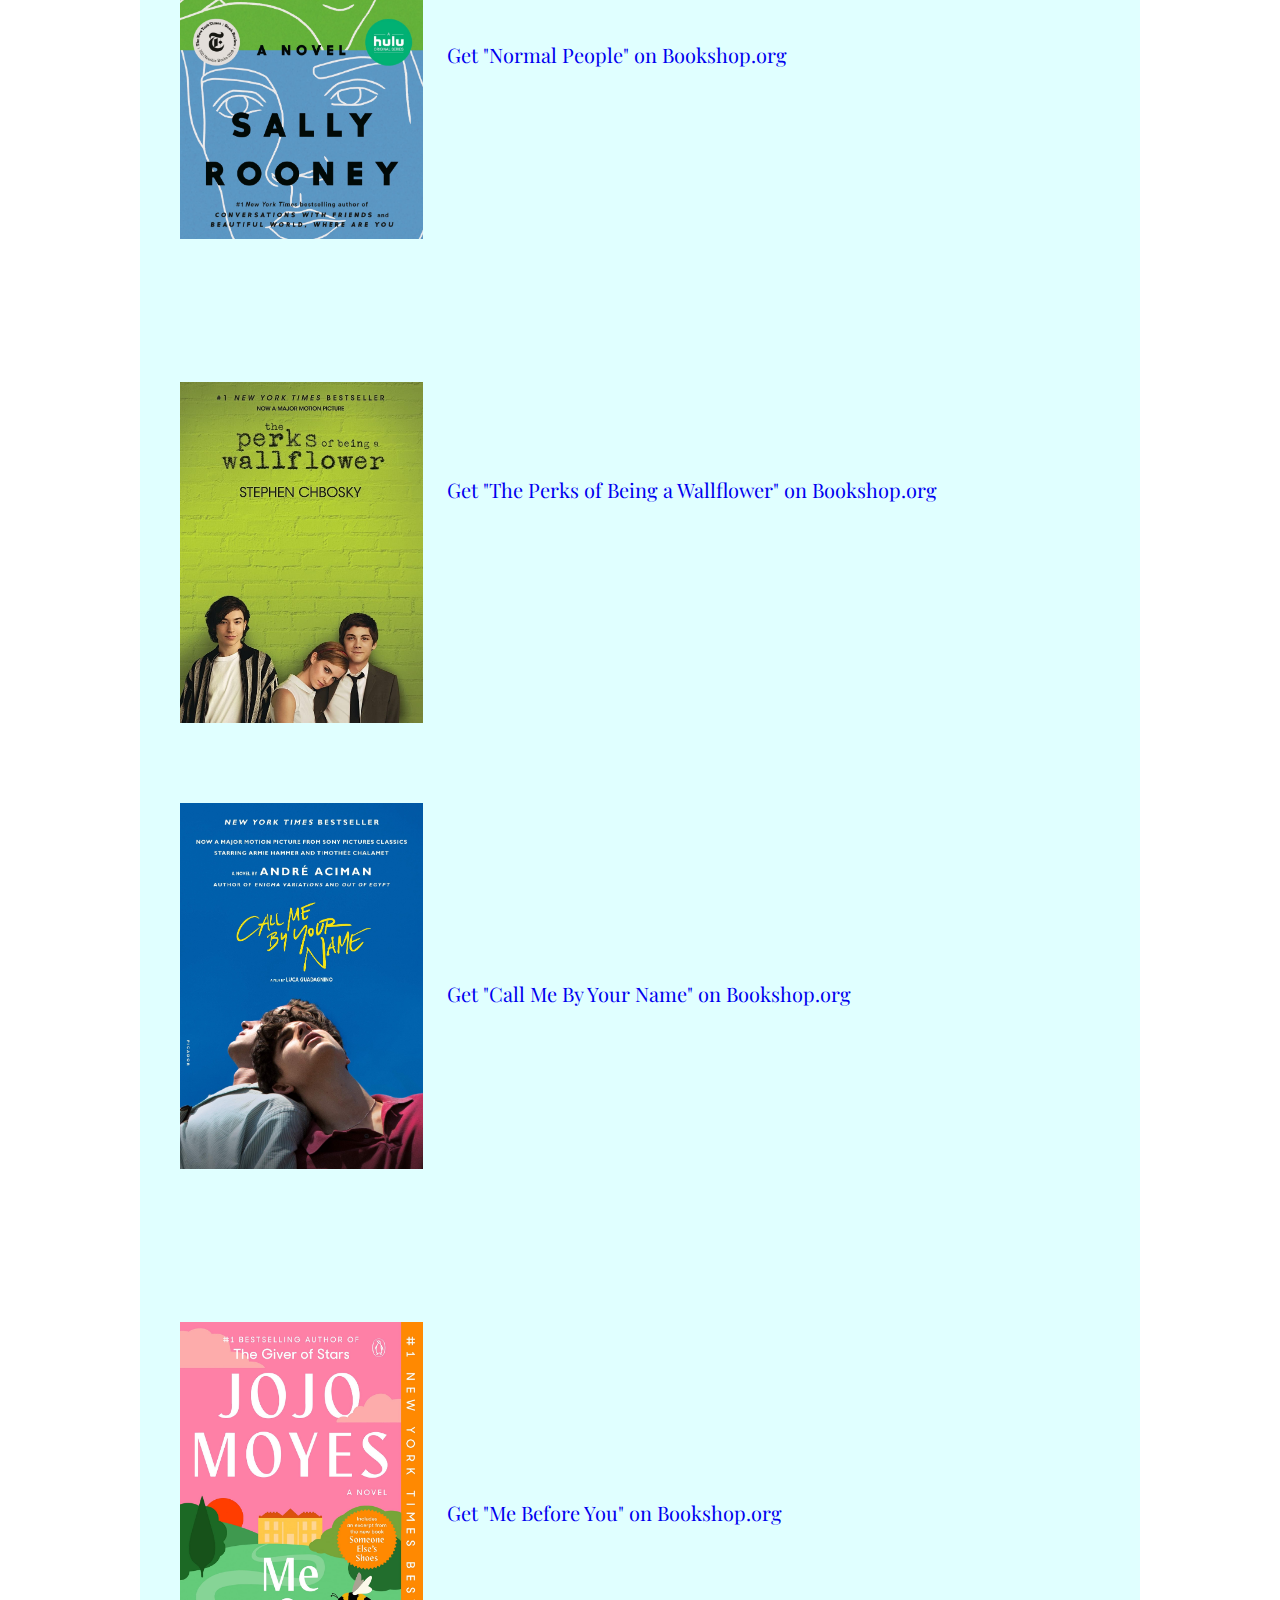
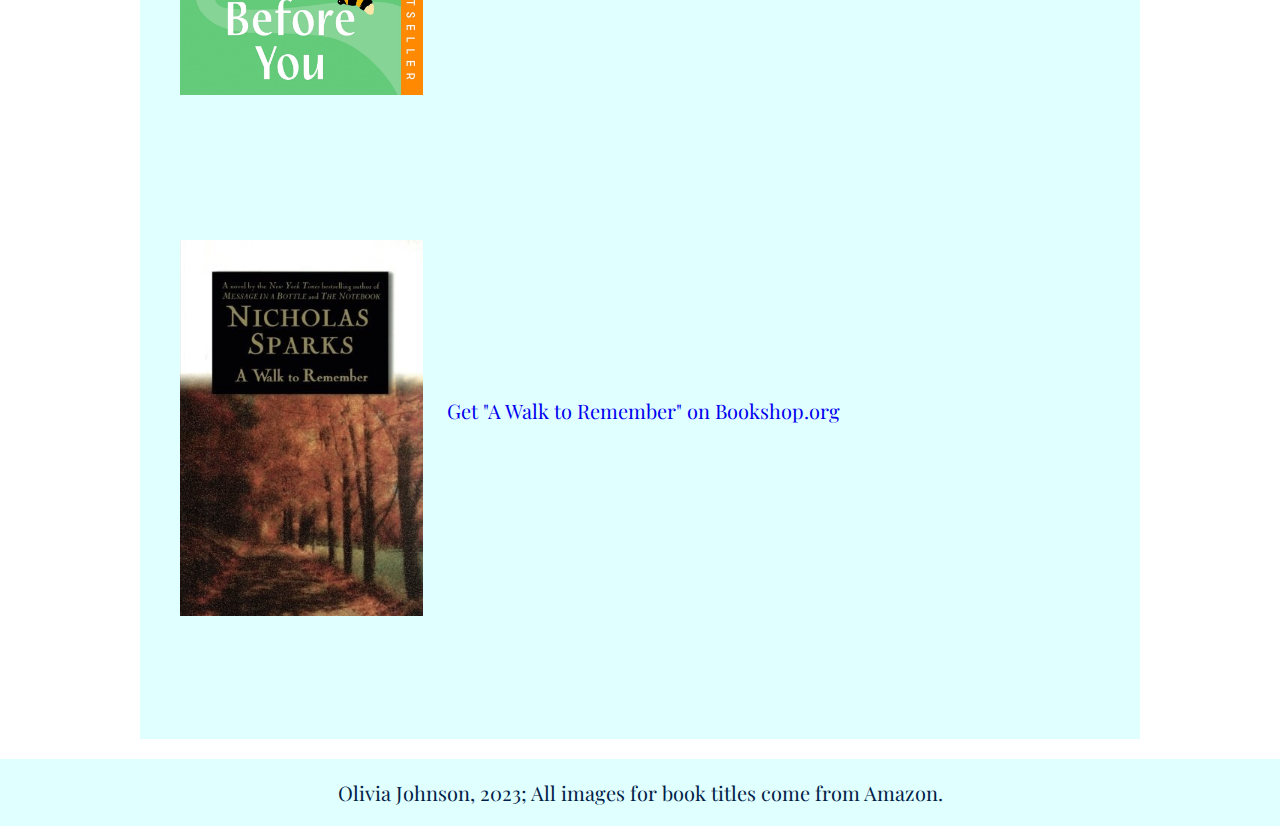
==== commit 7cb88b48: "Update page1.html" ====
--- a/page1.html
+++ b/page1.html
@@ -14,12 +14,12 @@
   <body class="media-list">
     <a class="skip-link" href="#content">Skip to content</a>
     <nav>
-      <ul>
-        <li><a href="index.html">Home</a></li>
+    	<ul>
+				     <li><a href="index.html">Home</a></li>
         <li><a class="active" href="page1.html">7 Books About Love and Loss That Everyone Should Read</a></li>
         <li><a href="page2.html">10 Great Coffee Shops in Boston</a></li>
-        <li><a href="page3.html">Page 3</a></li>
-      </ul>
+        <li><a href="page3.html">More Random Info About me</a></li>
+			</ul>
     </nav>
 
     <main id="content">
--- a/my-styles.css
+++ b/my-styles.css
@@ -41,17 +41,29 @@
 main {
   width: 90%;
   max-width: 1000px;
-  background: #002147;
+  background: #e0ffff;
   border-radius: 0px;
   padding: 1rem 2rem;
   box-sizing: border-box;
   margin: 1rem auto;
 }
 
+.headshot {
+	border: none;
+	display: flex;
+    justify-content: center;
+    
+
+}
+
+a .headshot{
+	border: none;
+}
+
 /*beginning updated nav and ul, ol*/
 nav {
-  color: #e0ffff;
-  background-color: #002147;
+  color: #002147;
+  background-color: #e0ffff;
   padding: 0;
   display: block;
   margin: 0;
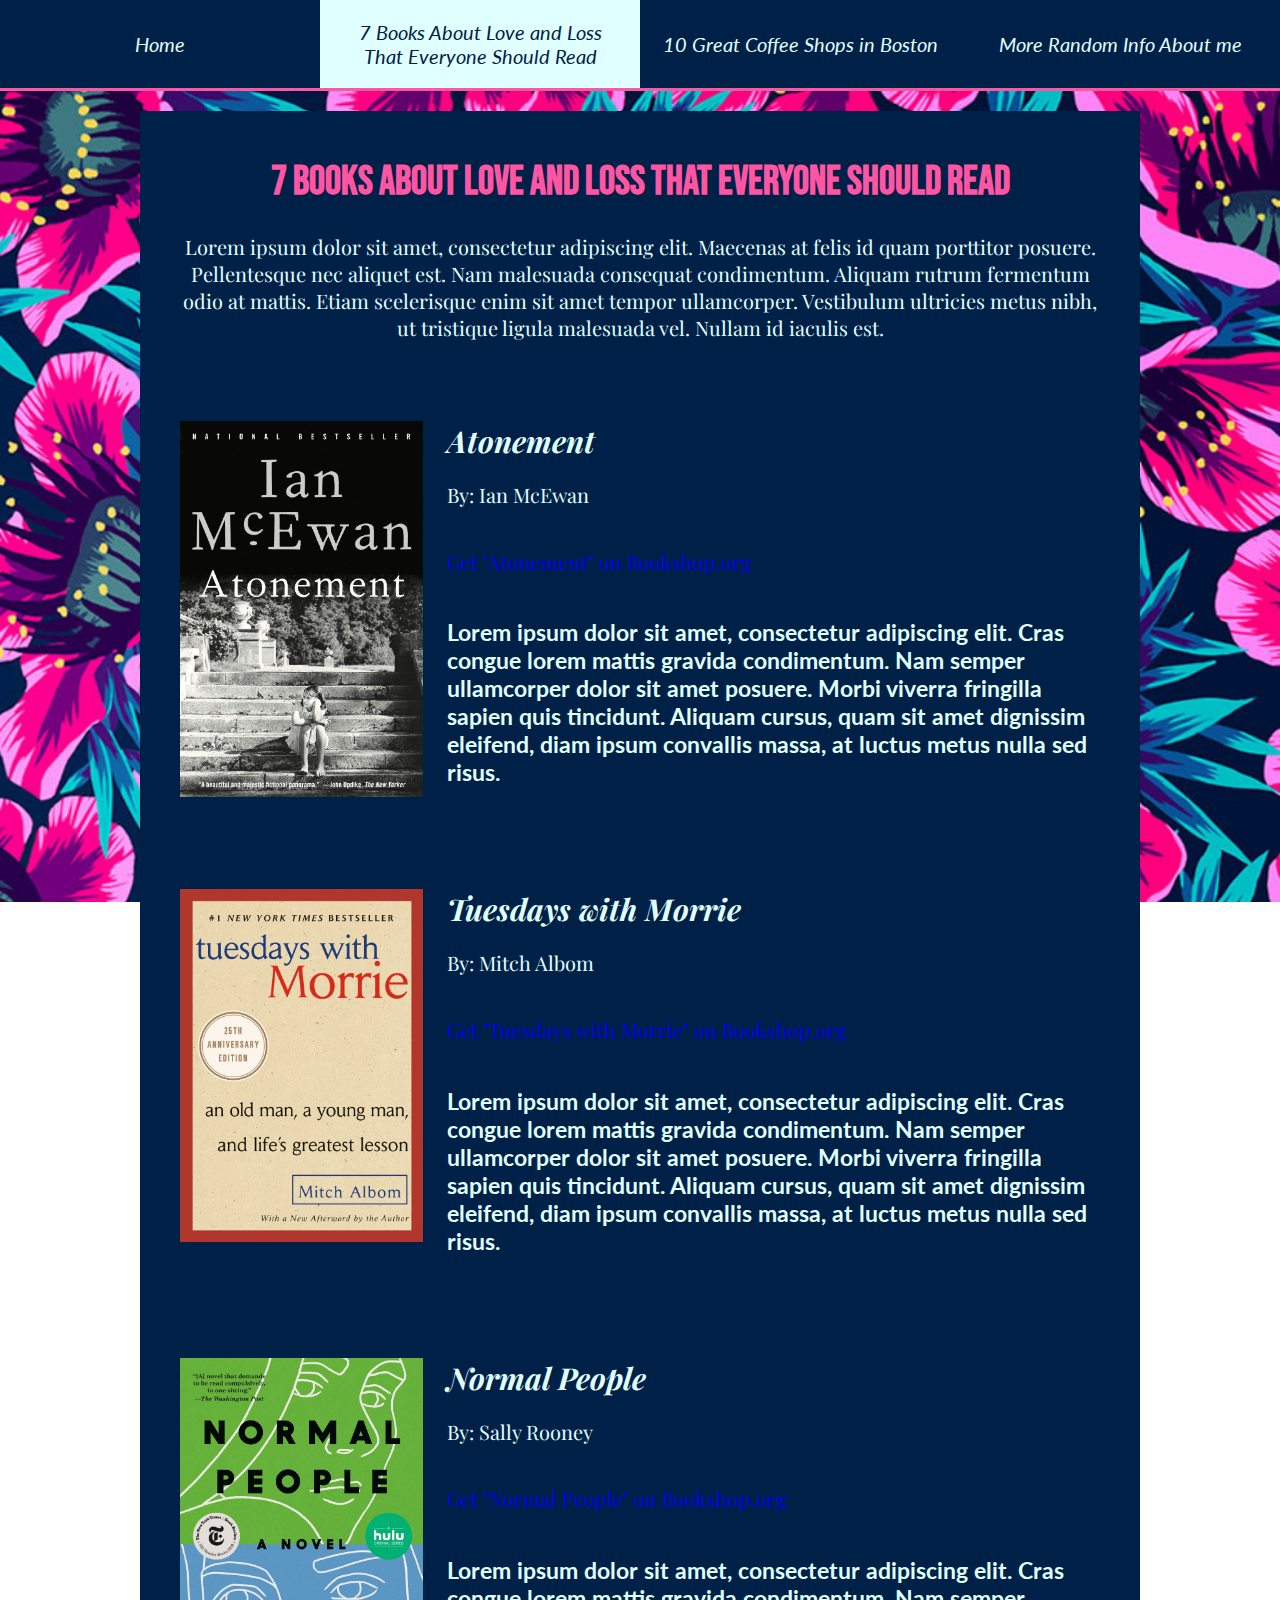
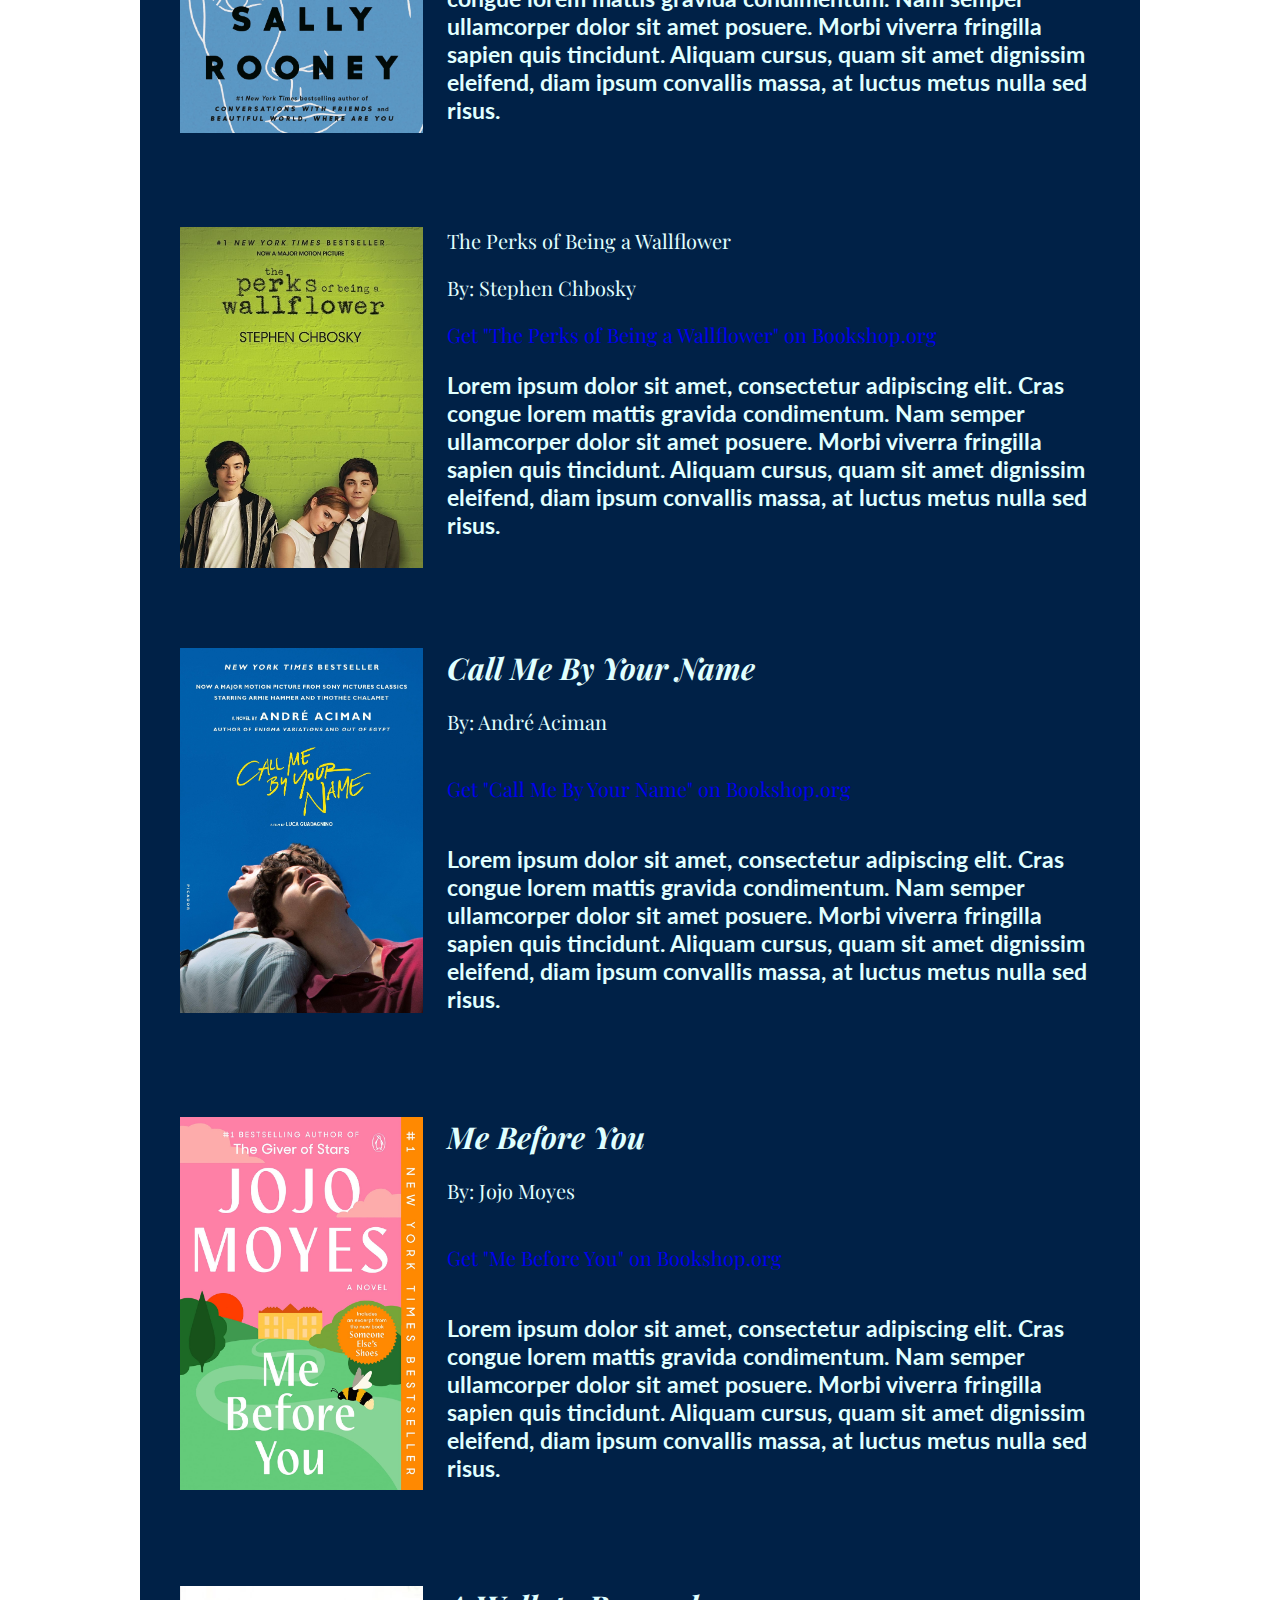
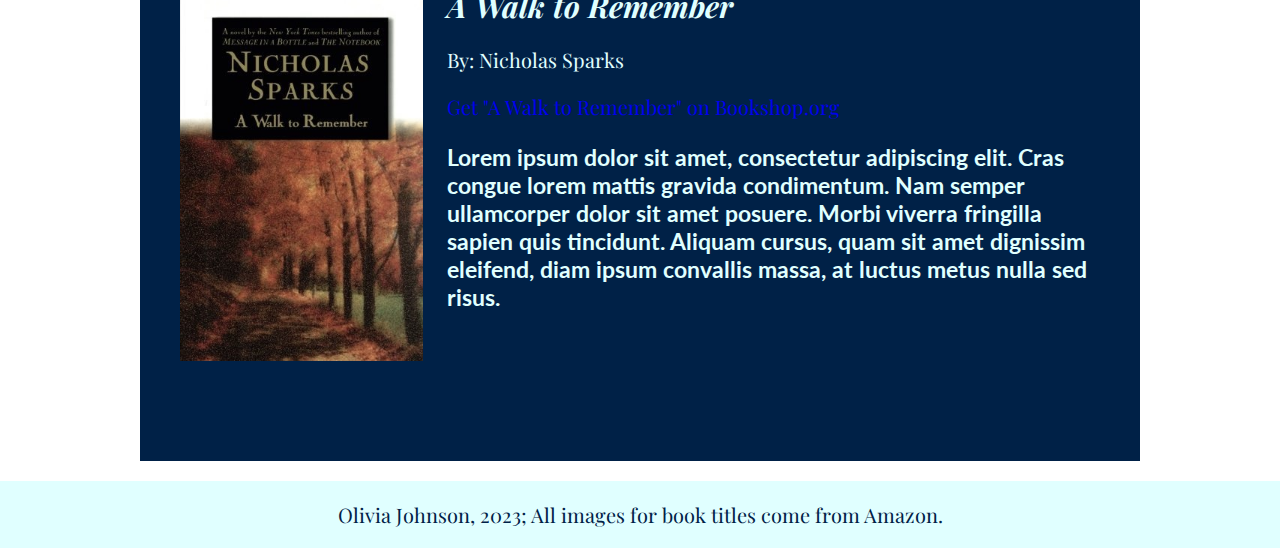
==== commit 1292c708: "Update page1.html" ====
--- a/page1.html
+++ b/page1.html
@@ -27,7 +27,7 @@
       <p style="text-align:center;color:#e0ffff;">Lorem ipsum dolor sit amet, consectetur adipiscing elit. Maecenas at felis id quam porttitor posuere. Pellentesque nec aliquet est. Nam malesuada consequat condimentum. Aliquam rutrum fermentum odio at mattis. Etiam scelerisque enim sit amet tempor ullamcorper. Vestibulum ultricies metus nibh, ut tristique ligula malesuada vel. Nullam id iaculis est.</p>
       <section class="media-holder">
         <div class="image-holder">
-         <img src="img/atonement.jpg" alt="Book cover of Atonement by Ian McEwan">
+         <img src="img/atonement.jpg" alt="Book cover of Atonement by Ian McEwan of a young girl in a dress sitting on concrete steps and looking off into the distance in black and white">
         </div>
         <div class="text-holder">
           <h2 style="color:#e0ffff;">Atonement</h2>
@@ -39,7 +39,7 @@
 
       <section class="media-holder">
         <div class="image-holder">
-          <img src="img/tuesdays-with-morrie.jpg" alt="Book cover of Tuesdays with Morrie by Mitch Albom">
+          <img src="img/tuesdays-with-morrie.jpg" alt="Book cover of the 25th Anniversary Edition of Tuesdays with Morrie by Mitch Albom with blue and red typography and a red rectangular border surrrounding the frame">
         </div>
         <div class="text-holder">
           <h2 style="color:#e0ffff;">Tuesdays with Morrie</h2>
@@ -51,7 +51,7 @@
 
       <section class="media-holder">
         <div class="image-holder">
-        <img src="img/normal-people.jpg" alt="Book cover of Normal People by Sally Rooney">
+        <img src="img/normal-people.jpg" alt="Book cover of Normal People by Sally Rooney with a white thin-line drawing of a woman's face in front of a green backdrop in the top half and a man's face in front of a blue backdrop on the bottom half">
         </div>
         <div class="text-holder">
           <h2 style="color:#e0ffff;">Normal People</h2>
@@ -63,7 +63,7 @@
 
       <section class="media-holder">
         <div class="image-holder">
-          <img src="img/the-perks-of-being-a-wallflower.jpg" alt="Book cover of The Perks of Being a Wallflower by Stephen Chbosky">
+          <img src="img/the-perks-of-being-a-wallflower.jpg" alt="Book cover of The Perks of Being a Wallflower by Stephen Chbosky showing the movie actors (from left to right) Ezra Miller, who plays Patrick, Emma Watson, who plays Sam, and Logan Lerman, who plays Charlie, in front of a bright green brick wall">
         </div>
         <div class="text-holder">
           <h2. style="color:#e0ffff;">The Perks of Being a Wallflower</h2>
@@ -75,7 +75,7 @@
 
       <section class="media-holder">
         <div class="image-holder">
-          <img src="img/call-me-by-your-name.jpg" alt="Book cover of Call Me By Your Name by André Aciman">
+          <img src="img/call-me-by-your-name.jpg" alt="Book cover of Call Me By Your Name by André Aciman showing the movie actors (from left to right) Armie Hammer, who plays Oliver, and Timothée Chalamet, who plays Elio, in front of a blue sky as Elio's head rests on Oliver's shoulder">
         </div>
         <div class="text-holder">
           <h2 style="color:#e0ffff;">Call Me By Your Name</h2>
@@ -87,7 +87,7 @@
 
       <section class="media-holder">
         <div class="image-holder">
-          <img src="img/me-before-you.jpg" alt="Book cover of Me Before You by Jojo Moyes">
+          <img src="img/me-before-you.jpg" alt="Book cover of Me Before You by Jojo Moyes showing a cartoon illustration of a castle with a large green yard in front of a pink sky as a bee flies near the title">
         </div>
         <div class="text-holder">
           <h2 style="color:#e0ffff;">Me Before You</h2>
@@ -99,7 +99,7 @@
 
       <section class="media-holder">
         <div class="image-holder">
-          <img src="img/a-walk-to-remember.jpg" alt="Book cover of A Walk to Remember by Nicholas Sparks">
+          <img src="img/a-walk-to-remember.jpg" alt="Book cover of A Walk to Remember by Nicholas Sparks showing an autumn scene with a path shaded by large trees and fallen orange and brown covering the straight path">
         </div>
         <div class="text-holder">
           <h2 style="color:#e0ffff;">A Walk to Remember</h2>
--- a/my-styles.css
+++ b/my-styles.css
@@ -41,33 +41,23 @@
 main {
   width: 90%;
   max-width: 1000px;
-  background: #e0ffff;
+  background: #002147;
   border-radius: 0px;
   padding: 1rem 2rem;
   box-sizing: border-box;
   margin: 1rem auto;
 }
 
-.headshot {
-	border: none;
-	display: flex;
-    justify-content: center;
-    
-
-}
-
-a .headshot{
-	border: none;
-}
 
 /*beginning updated nav and ul, ol*/
 nav {
-  color: #002147;
-  background-color: #e0ffff;
+  color: #e0ffff;
+  background-color: #002147;
   padding: 0;
   display: block;
   margin: 0;
   border-bottom: 3px solid #ff55a3;
+  font-family: 'Playfair Display', serif;
 }
 
 ul, ol {
@@ -75,9 +65,15 @@
   padding-inline-start: 0px;
   margin-block-start: 0px;
   margin-block-end: 0px;
-  color: #e0ffff;
-}
-
+  color: #e0ffff; 
+  font-family: 'Lato', sans-serif;
+  text-align: center;
+}
+
+.photo {
+      display: flex;
+      justify-content: center;
+    }
 /*end of updated nav and ul, ol*/
 
 nav a {
@@ -86,7 +82,7 @@
 
 a {
   text-decoration: none;
-  align-items: center;
+align-items: center;
 }
 
 h1 { 
@@ -99,7 +95,7 @@
   
 h2 {
   font-family: 'Playfair Display', serif;
-  margin: 0
+  margin: 0;
   font-weight: 700;
   font-style: italic;
   color: #e0ffff;
@@ -186,14 +182,6 @@
 
 .gallery-image img {
   width: 100%;
-}
-
-.headshot {
-    border: 2px solid #ddd;
-  border-radius: 8px;
-  padding: 10px;
-  width: 300px;
-align-items: center;
 }
 
 .button_holder {
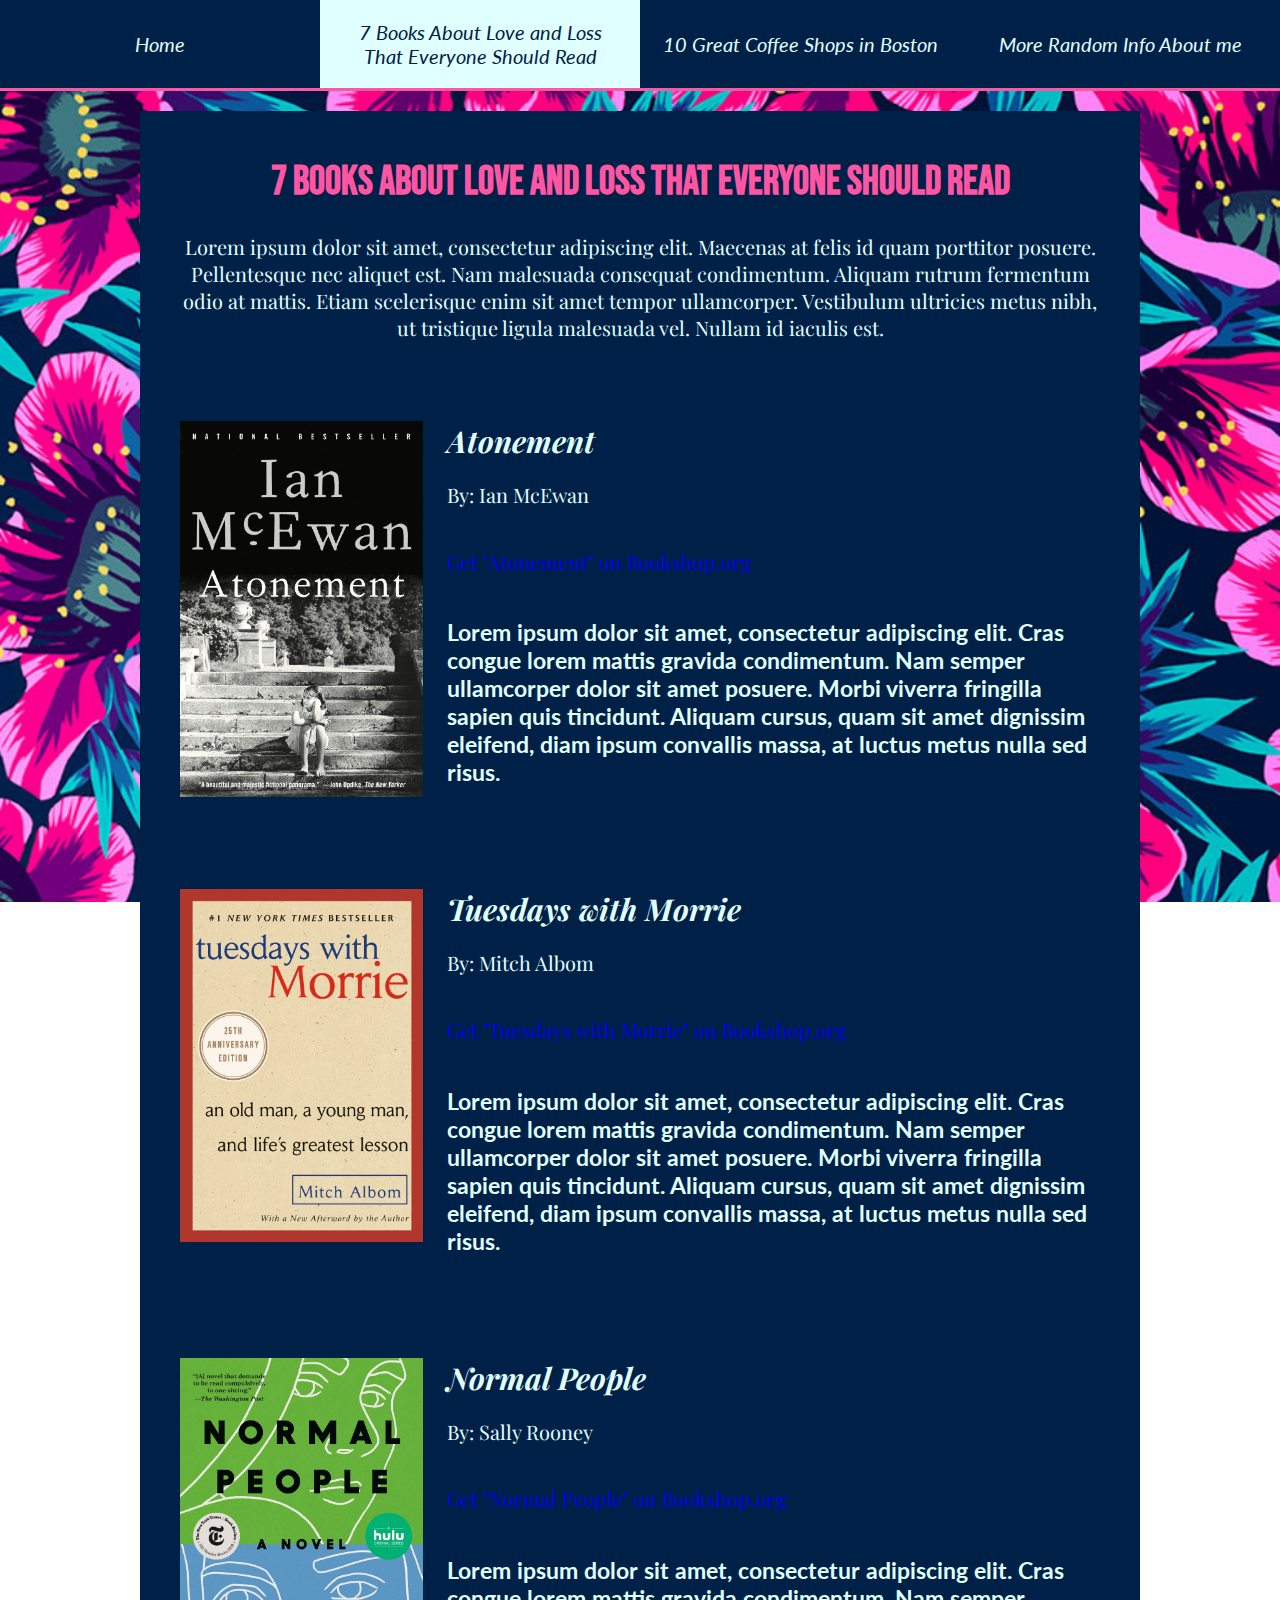
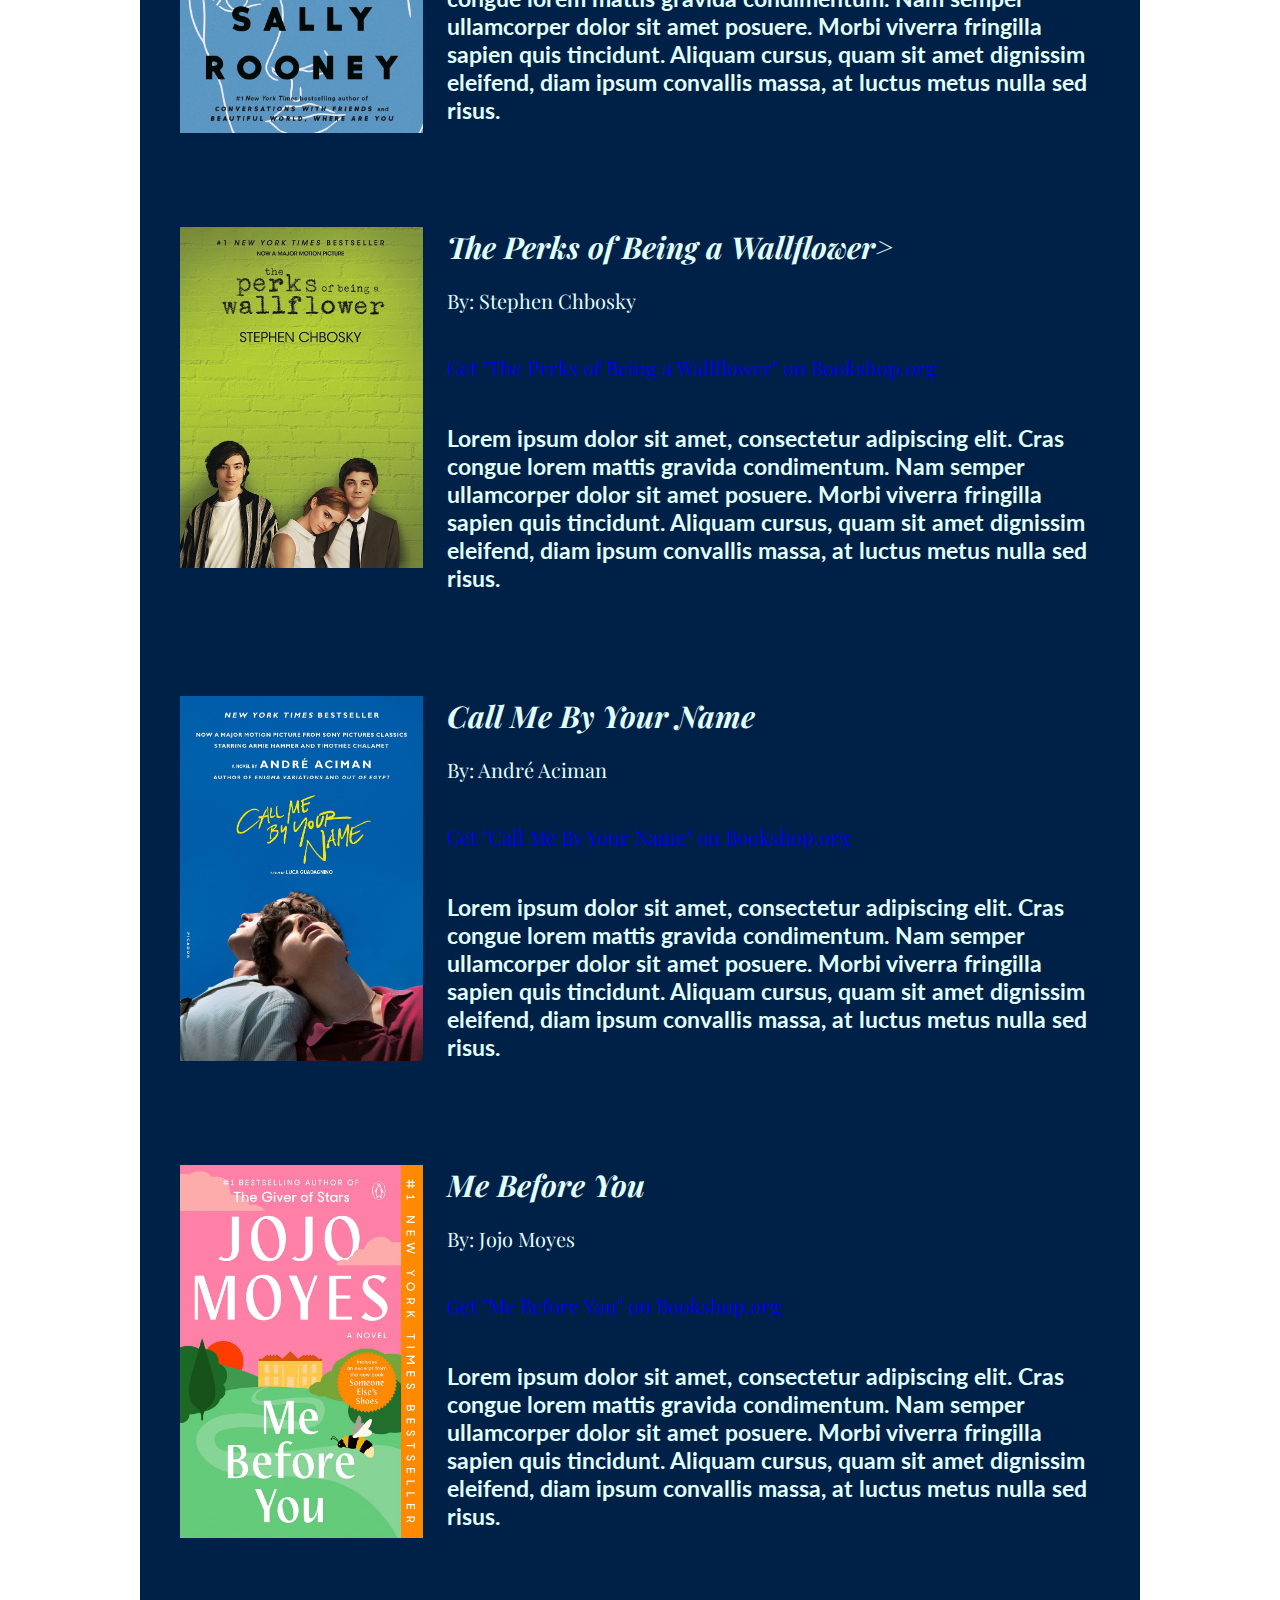
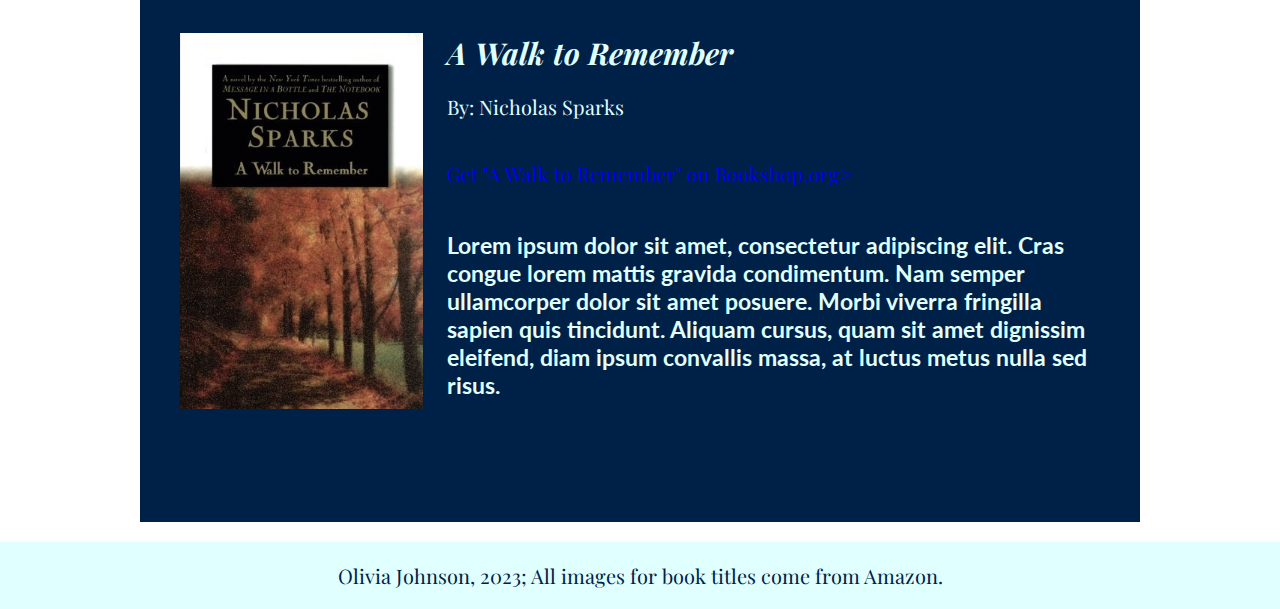
==== commit ff49655e: "Update page1.html" ====
--- a/page1.html
+++ b/page1.html
@@ -66,7 +66,7 @@
           <img src="img/the-perks-of-being-a-wallflower.jpg" alt="Book cover of The Perks of Being a Wallflower by Stephen Chbosky showing the movie actors (from left to right) Ezra Miller, who plays Patrick, Emma Watson, who plays Sam, and Logan Lerman, who plays Charlie, in front of a bright green brick wall">
         </div>
         <div class="text-holder">
-          <h2. style="color:#e0ffff;">The Perks of Being a Wallflower</h2>
+          <h2 style="color:#e0ffff;">The Perks of Being a Wallflower></h2>
           <p style="color:#e0ffff;">By: Stephen Chbosky</p>
           <p style="color:#e0ffff;"><a href="https://bookshop.org/p/books/the-perks-of-being-a-wallflower-stephen-chbosky/7061668?ean=9780671027346">Get "The Perks of Being a Wallflower" on Bookshop.org</a></p>
           <h3 style="color:#e0ffff;">Lorem ipsum dolor sit amet, consectetur adipiscing elit. Cras congue lorem mattis gravida condimentum. Nam semper ullamcorper dolor sit amet posuere. Morbi viverra fringilla sapien quis tincidunt. Aliquam cursus, quam sit amet dignissim eleifend, diam ipsum convallis massa, at luctus metus nulla sed risus.</h3>
@@ -104,7 +104,7 @@
         <div class="text-holder">
           <h2 style="color:#e0ffff;">A Walk to Remember</h2>
           <p style="color:#e0ffff;">By: Nicholas Sparks</p>
-          <p. style="color:#e0ffff;"><a href="https://bookshop.org/p/books/a-walk-to-remember-nicholas-sparks/15285578?ean=9781538764701">Get "A Walk to Remember" on Bookshop.org</a></p>
+          <p style="color:#e0ffff;"><a href="https://bookshop.org/p/books/a-walk-to-remember-nicholas-sparks/15285578?ean=9781538764701">Get "A Walk to Remember" on Bookshop.org></a></p>
           <h3 style="color:#e0ffff;">Lorem ipsum dolor sit amet, consectetur adipiscing elit. Cras congue lorem mattis gravida condimentum. Nam semper ullamcorper dolor sit amet posuere. Morbi viverra fringilla sapien quis tincidunt. Aliquam cursus, quam sit amet dignissim eleifend, diam ipsum convallis massa, at luctus metus nulla sed risus.</h3>
         </div>
       </section>
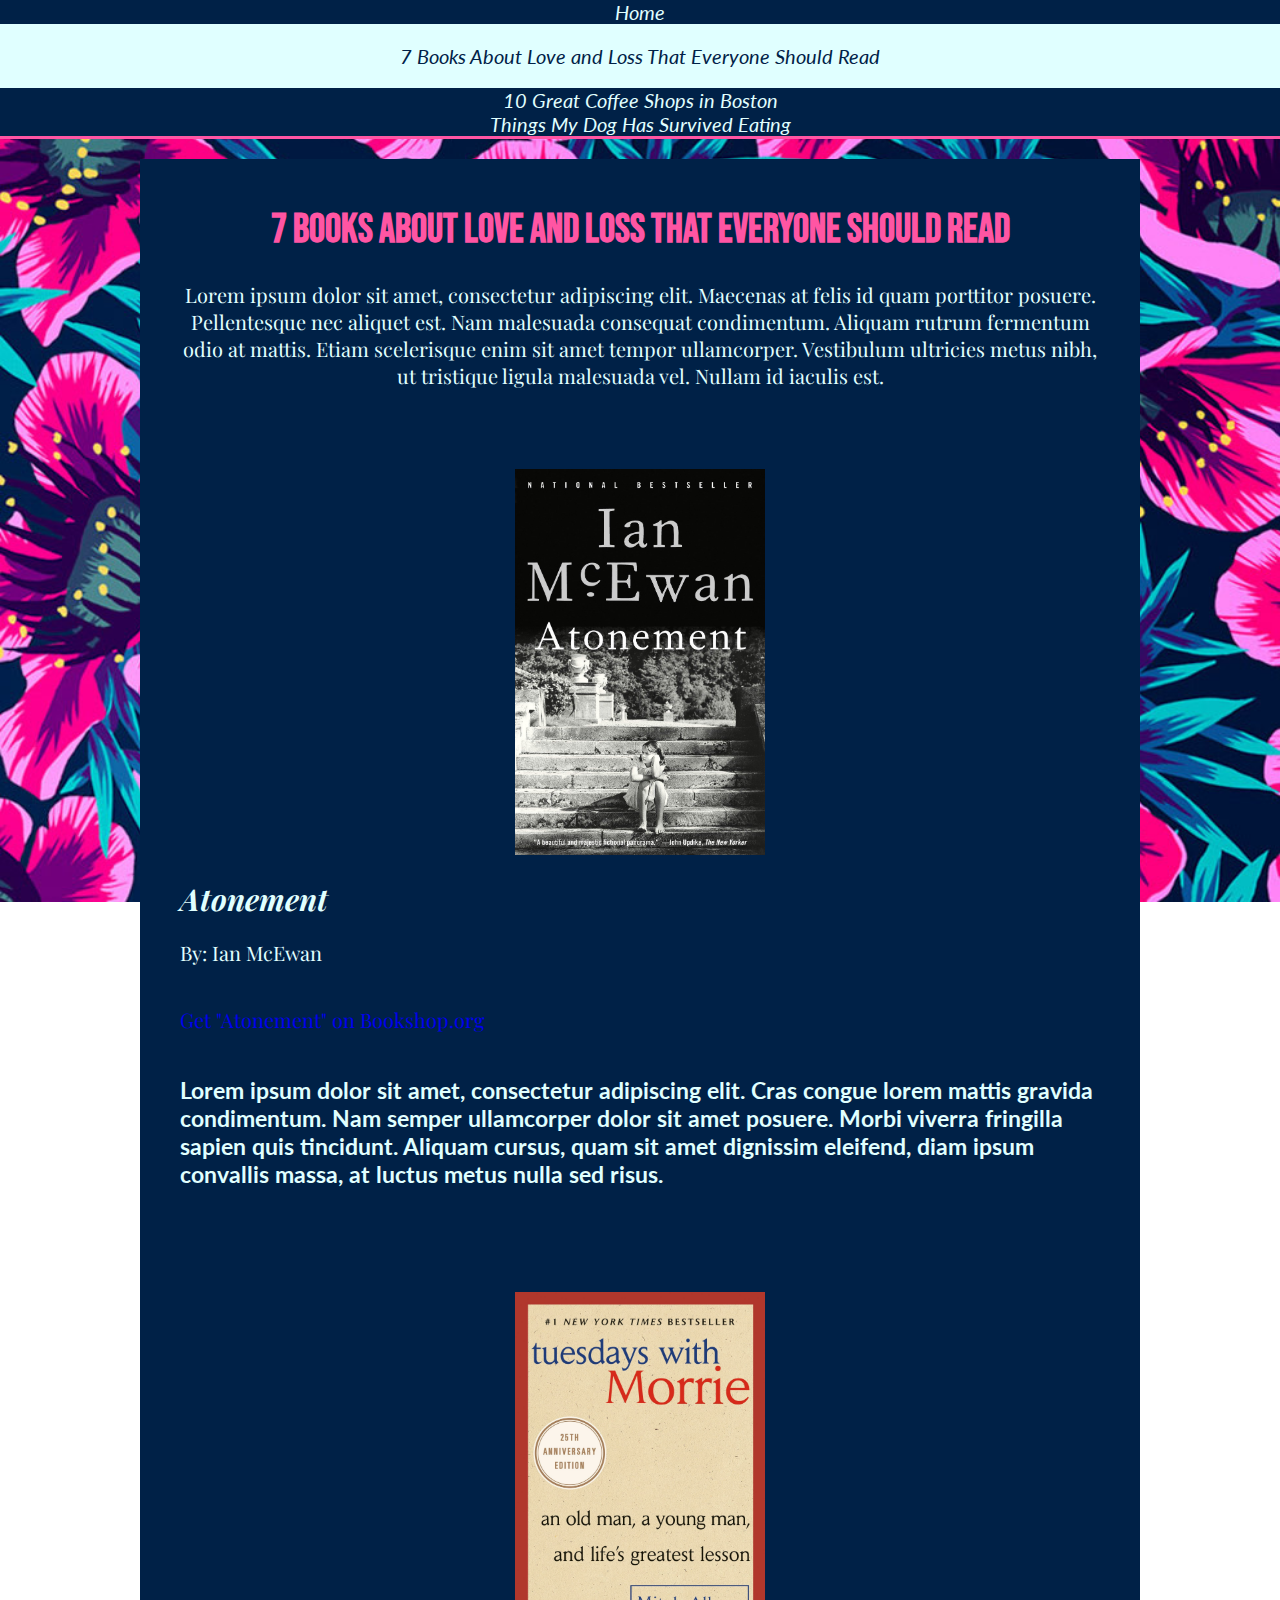
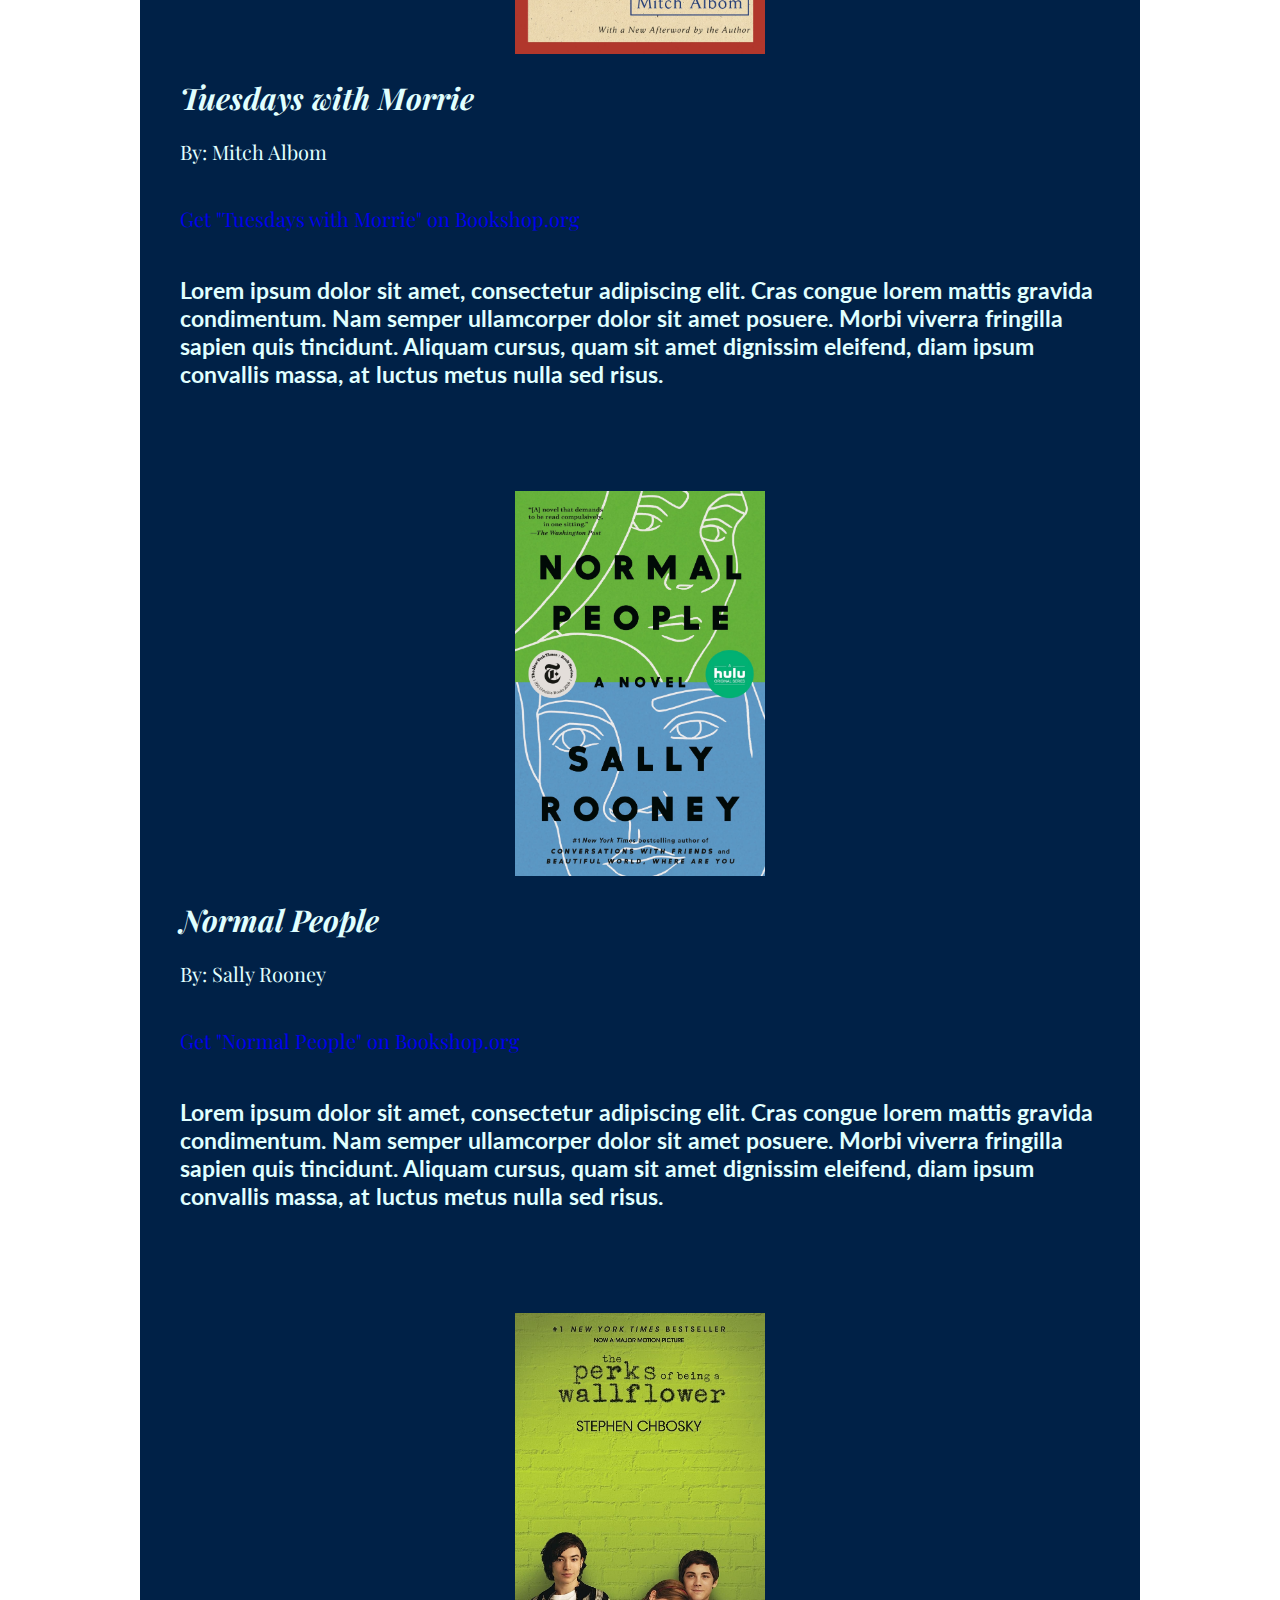
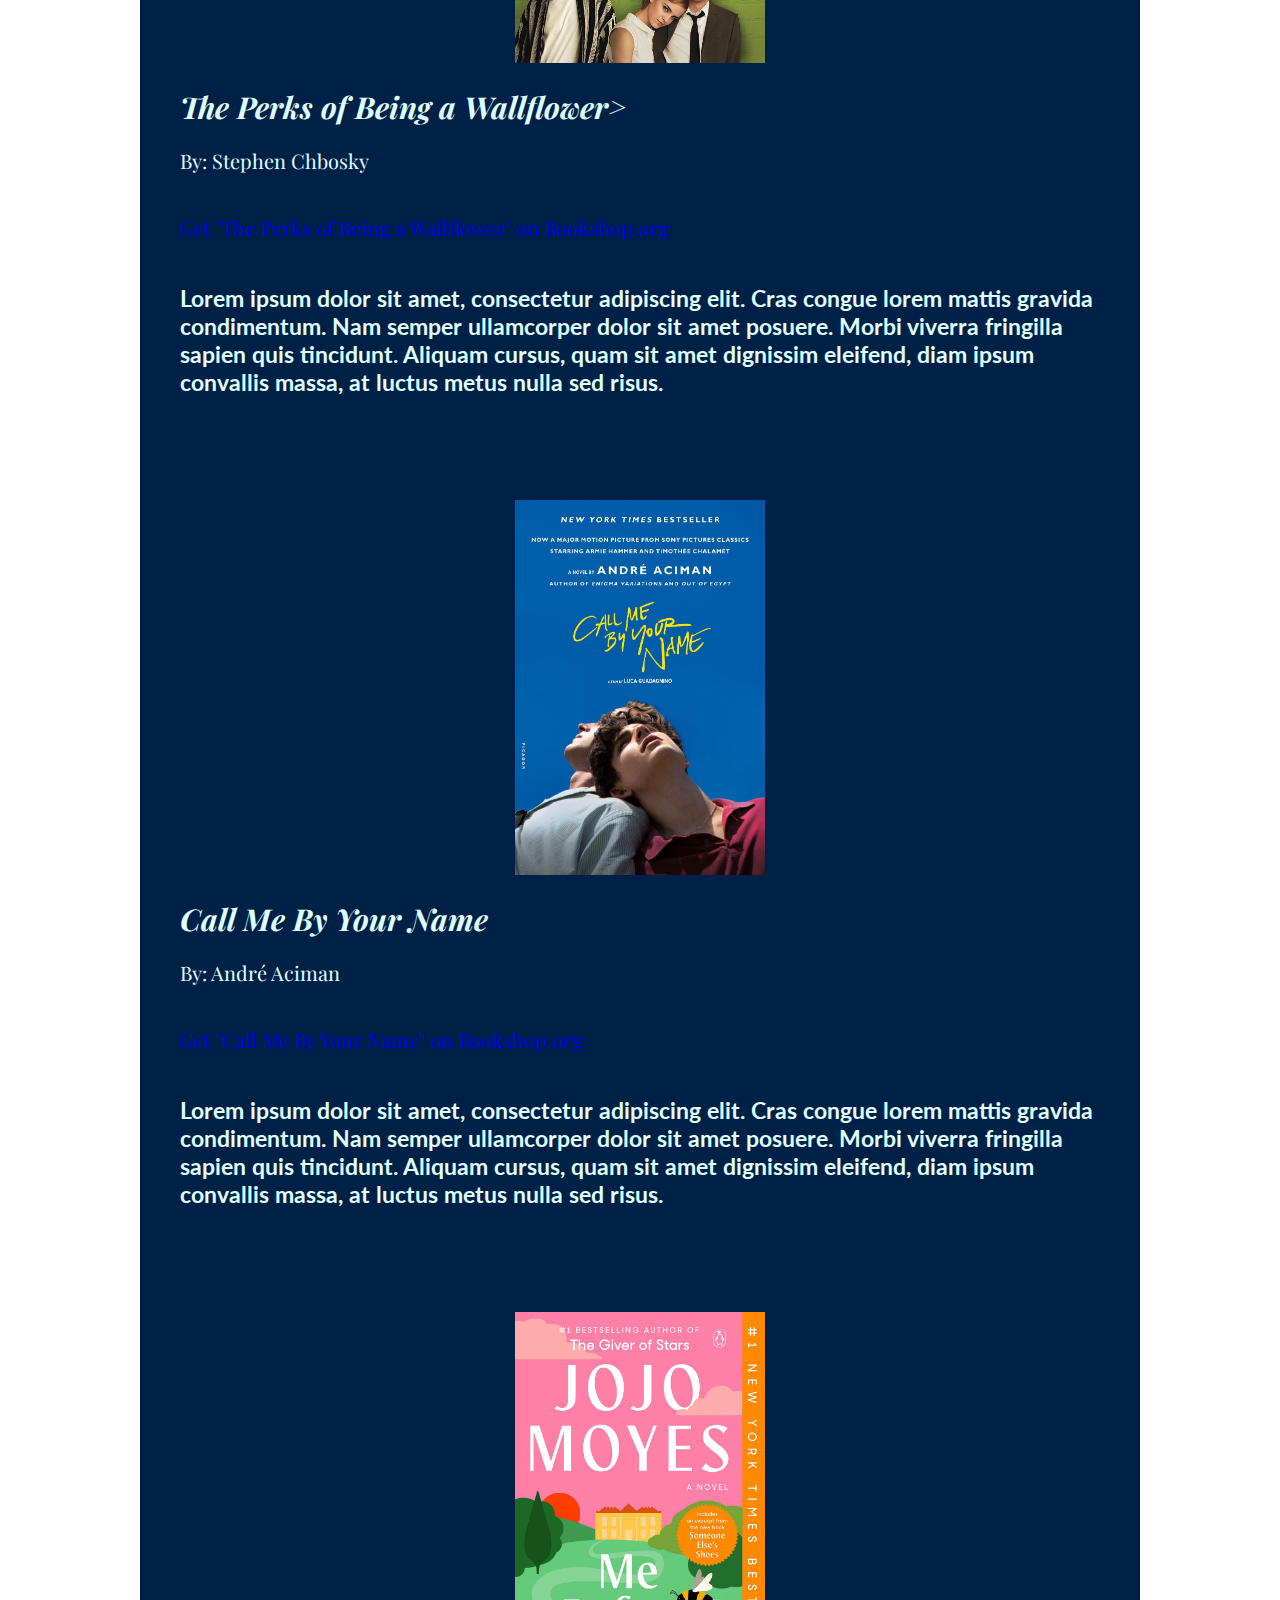
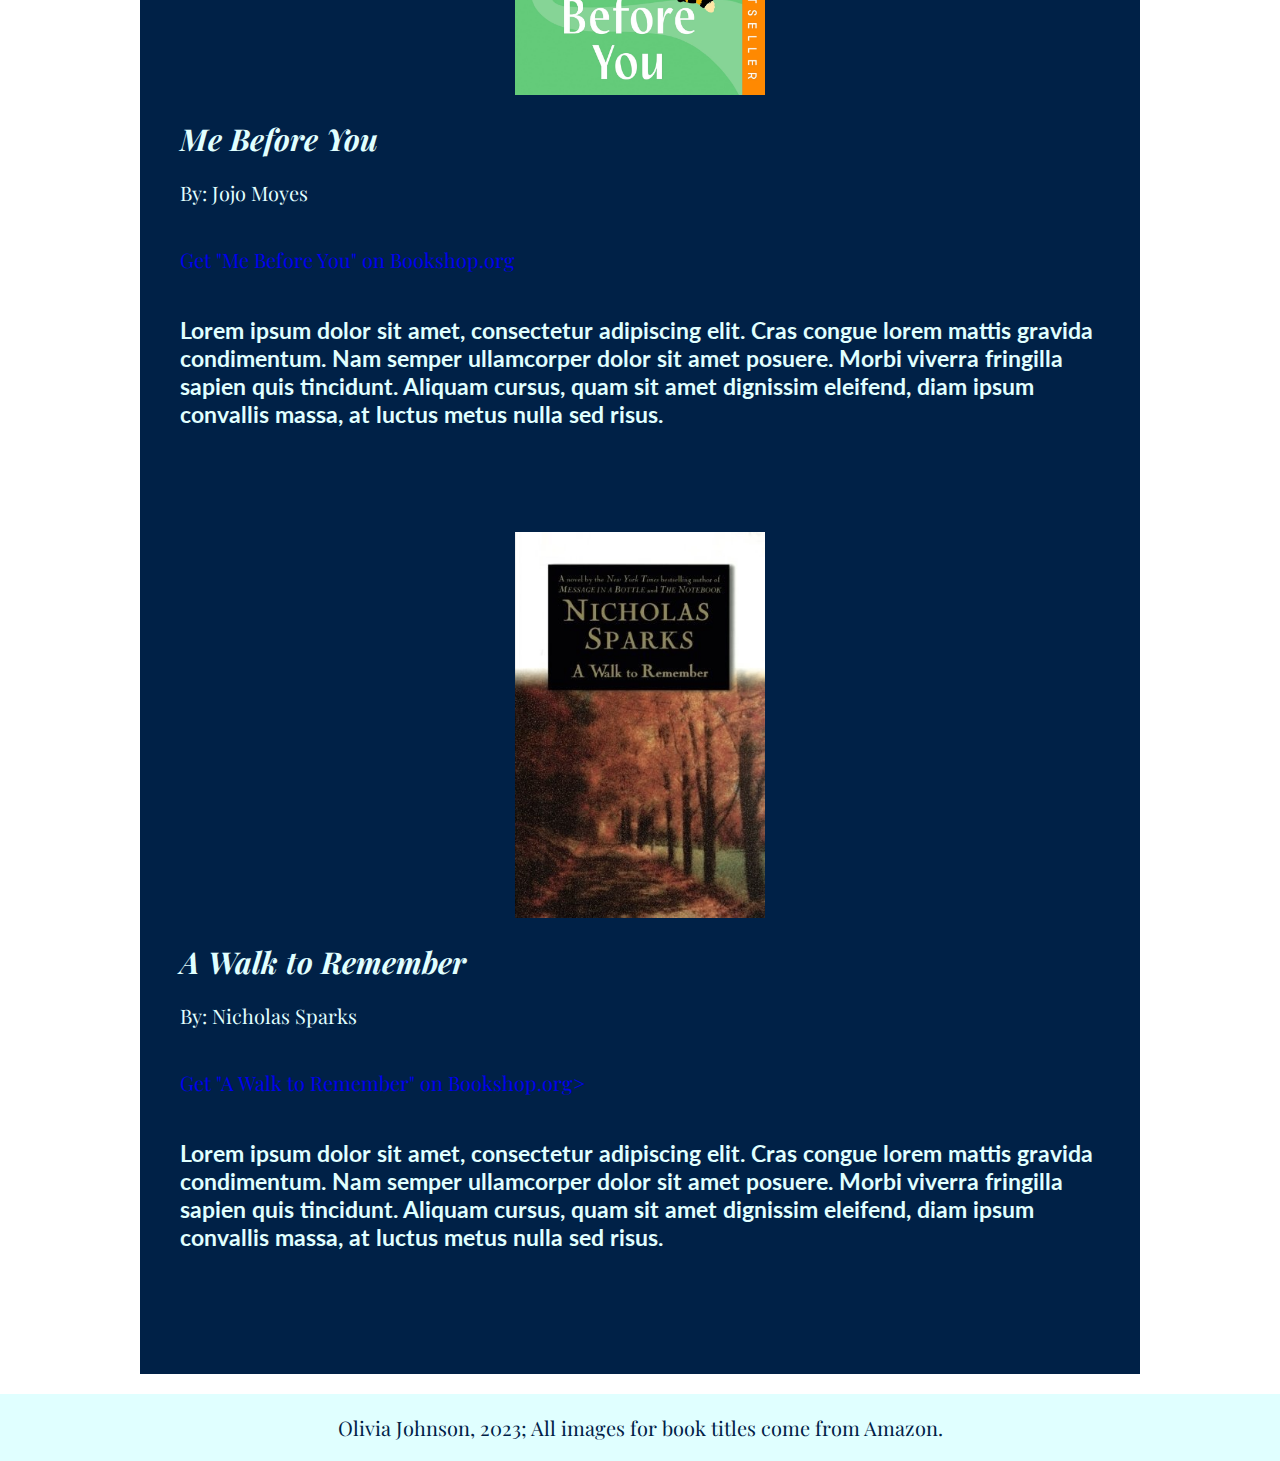
==== commit 8fdb9707: "Update page1.html" ====
--- a/page1.html
+++ b/page1.html
@@ -18,7 +18,7 @@
 				     <li><a href="index.html">Home</a></li>
         <li><a class="active" href="page1.html">7 Books About Love and Loss That Everyone Should Read</a></li>
         <li><a href="page2.html">10 Great Coffee Shops in Boston</a></li>
-        <li><a href="page3.html">More Random Info About me</a></li>
+        <li><a href="page3.html">Things My Dog Has Survived Eating</a></li>
 			</ul>
     </nav>
 
--- a/my-styles.css
+++ b/my-styles.css
@@ -169,6 +169,9 @@
 }
 
 /*figure and .gallery-image styles*/
+figcaption {
+color: #FFFFFF
+}
 
 .gallery-image {
   margin-block-start: 0;
@@ -191,6 +194,7 @@
   margin-top: 1rem;
   border: none;
     justify-content: center;
+  color: #FFFFFF
 }
 
 .hideThis {
@@ -209,8 +213,7 @@
   width: 100px;
   padding: 0.8rem 1rem;
   border-radius: 5px;
-}
-
+  
 /*When the browser is at least 555px wide*/
 @media (min-width: 555px) {
 
